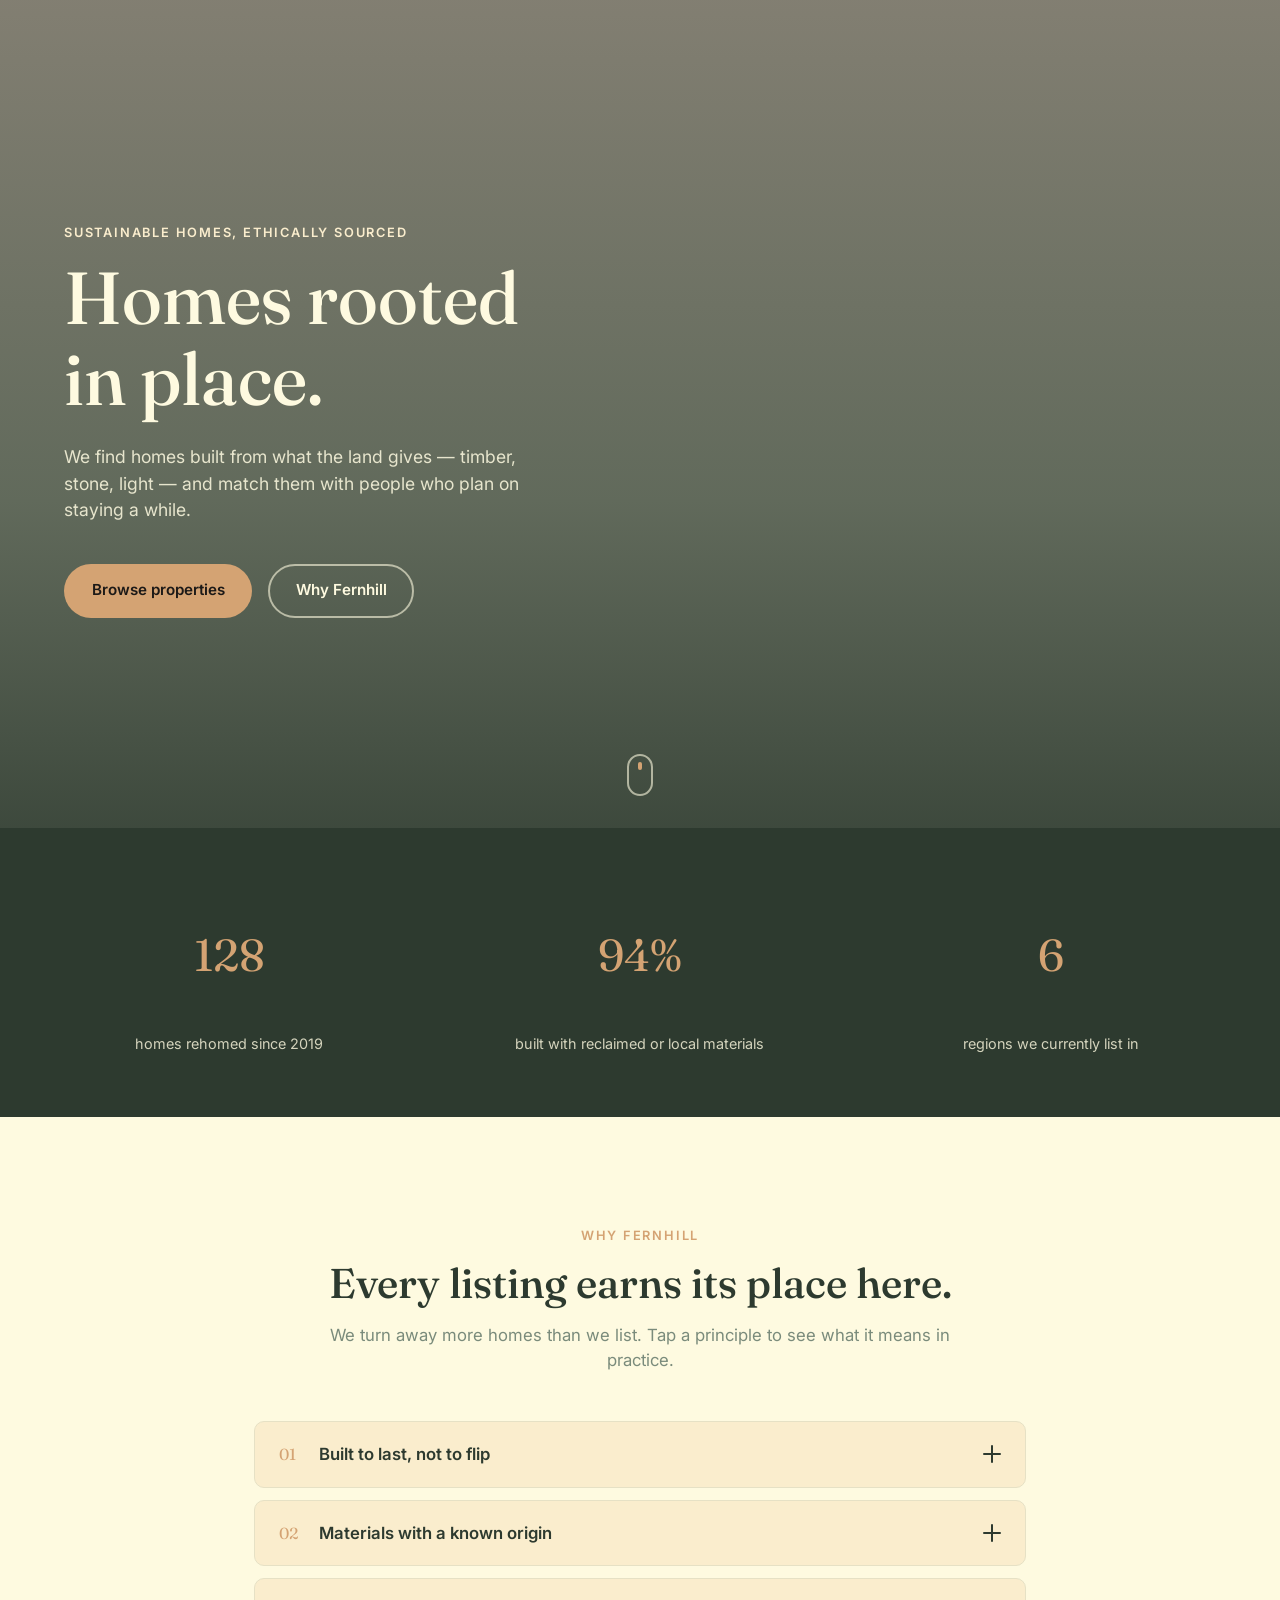
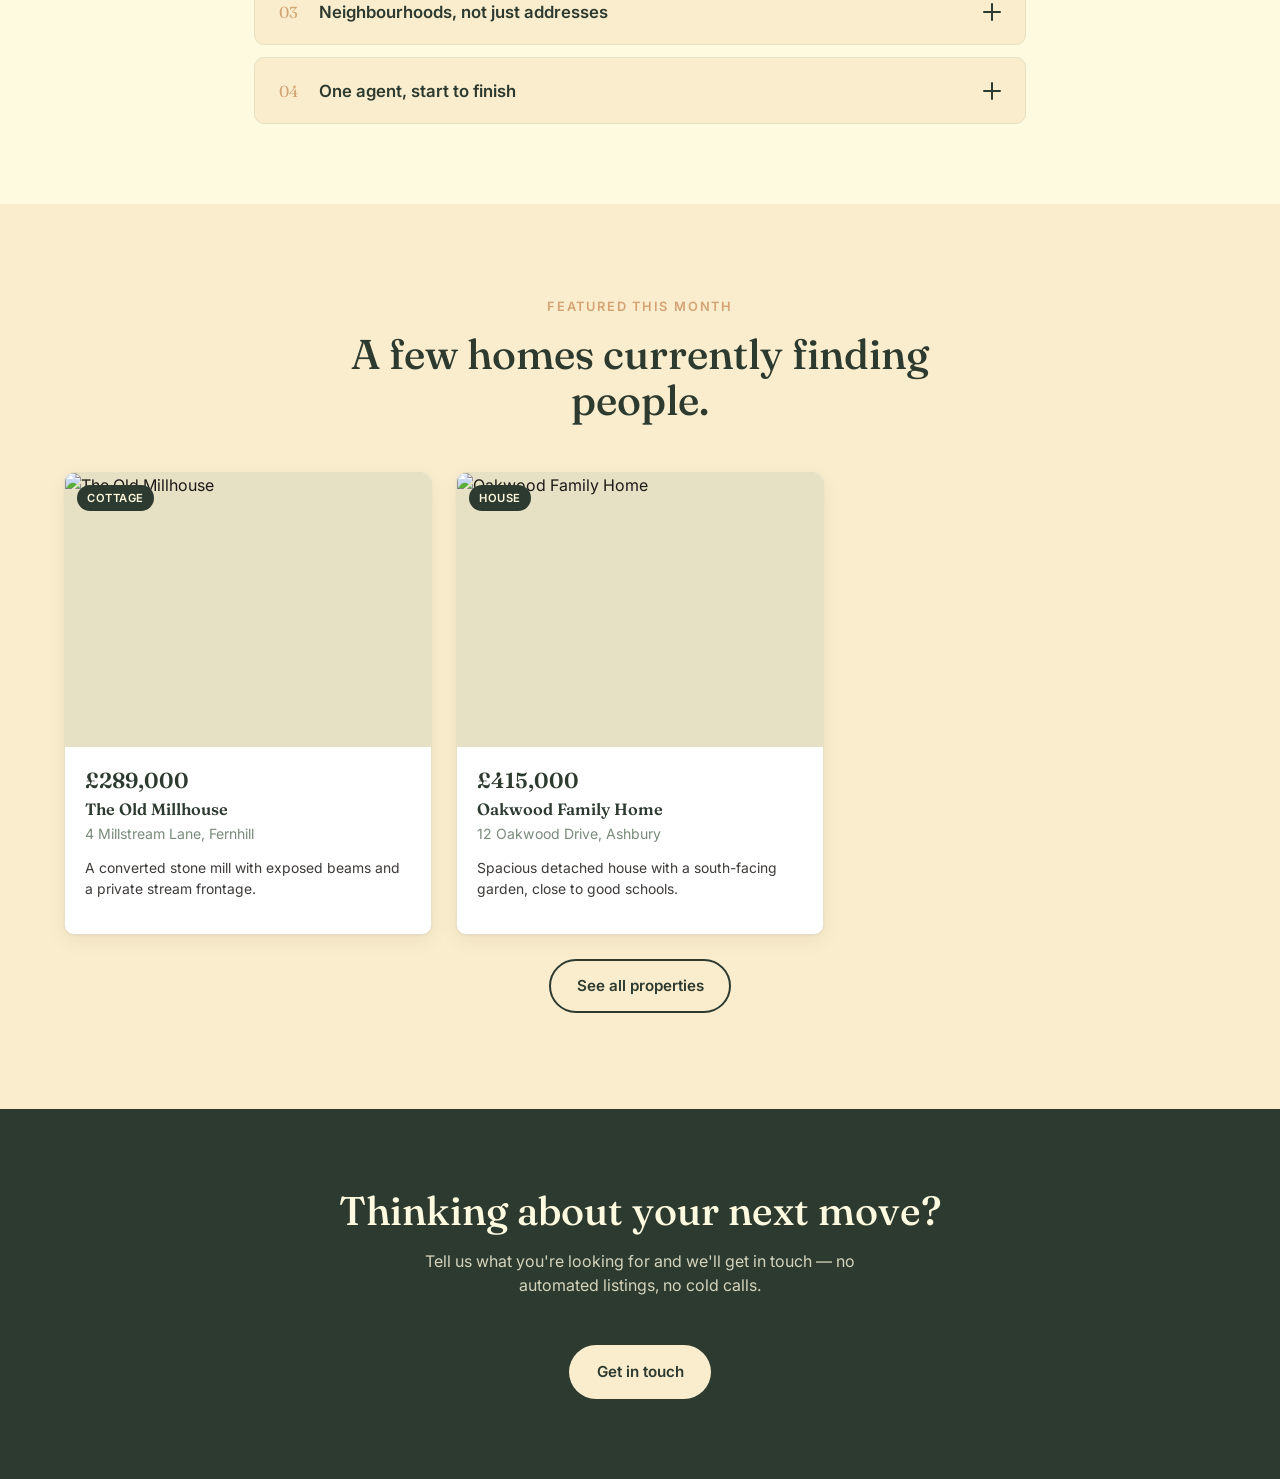
==== pages/index.html @ 48b3148d "Added favicon to all pages" ====
<!doctype html>
<html lang="en">
  <head>
    <meta charset="UTF-8" />
    <meta name="viewport" content="width=device-width, initial-scale=1.0" />
    <link rel="icon" href="../images/icon.svg" type="image/svg+xml">
    <link rel="icon" href="../images/favicon.ico" sizes="any">
    <link rel="apple-touch-icon" href="../images/apple-touch-icon.png">
    <title>Fernhill | Properties worth staying for</title>
    <meta name="description" content="Fernhill — sustainable, character-filled homes for people who want to put down roots." />

    <link rel="preconnect" href="https://fonts.googleapis.com" />
    <link
      href="https://fonts.googleapis.com/css2?family=Fraunces:opsz,wght@9..144,400;9..144,500;9..144,600&family=Inter:wght@400;500;600&display=swap"
      rel="stylesheet"
    />

    <link rel="stylesheet" href="../css/index.css" />
  </head>
  <body>

    <!-- <header class="site-header">
      <div class="wrap header-inner">
        <a href="#" class="logo">Fernhill<span class="logo-dot">.</span></a>
        <p class="tagline">Properties worth staying for</p>
      </div>
    </header> -->

    <main>
      <!-- ================= HERO ================= -->
      <section class="hero">
        <div class="hero-media" role="img" aria-label="A warm, sunlit timber-clad home surrounded by greenery"></div>
        <div class="hero-overlay"></div>

        <div class="hero-content">
          <p class="eyebrow">Sustainable homes, ethically sourced</p>
          <h1>Homes rooted<br /> in place.</h1>
          <p class="hero-sub">We find homes built from what the land gives — timber, stone, light — and match them with people who plan on staying a while.</p>
          <div class="hero-actions">
            <a href="properties.html" class="btn btn-ochre">Browse properties</a>
            <a href="#why" class="btn btn-outline">Why Fernhill</a>
          </div>
        </div>

        <a href="#why" class="scroll-cue" aria-label="Scroll to next section">
          <span></span>
        </a>
      </section>

      <!-- ================= STATS STRIP ================= -->
      <section class="stats-strip" aria-label="Fernhill at a glance">
        <div class="stat">
          <p class="stat-num">128</p>
          <p class="stat-label">homes rehomed since 2019</p>
        </div>
        <div class="stat">
          <p class="stat-num">94%</p>
          <p class="stat-label">built with reclaimed or local materials</p>
        </div>
        <div class="stat">
          <p class="stat-num">6</p>
          <p class="stat-label">regions we currently list in</p>
        </div>
      </section>

      <!-- ================= WHY FERNHILL (click-to-reveal) ================= -->
      <section class="why" id="why">
        <div class="section-head">
          <p class="eyebrow eyebrow-dark">Why Fernhill</p>
          <h2>Every listing earns its place here.</h2>
          <p class="section-sub">We turn away more homes than we list. Tap a principle to see what it means in practice.</p>
        </div>

        <div class="principles" id="principles">
          <article class="principle" data-open="false">
            <button class="principle-toggle" aria-expanded="false">
              <span class="principle-index">01</span>
              <span class="principle-title">Built to last, not to flip</span>
              <span class="principle-icon" aria-hidden="true"></span>
            </button>
            <div class="principle-panel">
              <p>We inspect the bones before the finish. Structural timber, foundation health and insulation are checked before a home ever gets photographed — long before it earns a listing page.</p>
            </div>
          </article>

          <article class="principle" data-open="false">
            <button class="principle-toggle" aria-expanded="false">
              <span class="principle-index">02</span>
              <span class="principle-title">Materials with a known origin</span>
              <span class="principle-icon" aria-hidden="true"></span>
            </button>
            <div class="principle-panel">
              <p>Reclaimed oak, local stone, low-VOC finishes. Where we can trace where a material came from, we tell you — in the listing, not in small print.</p>
            </div>
          </article>

          <article class="principle" data-open="false">
            <button class="principle-toggle" aria-expanded="false">
              <span class="principle-index">03</span>
              <span class="principle-title">Neighbourhoods, not just addresses</span>
              <span class="principle-icon" aria-hidden="true"></span>
            </button>
            <div class="principle-panel">
              <p>Every listing includes a short walk-through of what's nearby on foot — the baker, the allotments, the school run — written by someone who actually walked it.</p>
            </div>
          </article>

          <article class="principle" data-open="false">
            <button class="principle-toggle" aria-expanded="false">
              <span class="principle-index">04</span>
              <span class="principle-title">One agent, start to finish</span>
              <span class="principle-icon" aria-hidden="true"></span>
            </button>
            <div class="principle-panel">
              <p>No handoffs between viewing and completion. The person who shows you the home is the person who carries the paperwork home.</p>
            </div>
          </article>
        </div>
      </section>

      <!-- ================= FEATURED PROPERTIES ================= -->
      <section class="featured">
        <div class="section-head">
          <p class="eyebrow eyebrow-dark">Featured this month</p>
          <h2>A few homes currently finding people.</h2>
        </div>

        <div class="property-grid" id="featured-grid"></div>

        <div class="featured-cta">
          <a href="properties.html" class="btn btn-outline-dark">See all properties</a>
        </div>
      </section>

      <!-- ================= CTA BANNER ================= -->
      <section class="cta-banner">
        <h2>Thinking about your next move?</h2>
        <p>Tell us what you're looking for and we'll get in touch — no automated listings, no cold calls.</p>
        <a href="contact.html" class="btn btn-cream">Get in touch</a>
      </section>
    </main>

    <!-- <footer class="site-footer">
      ...footer markup pending Ryan's shared component...
    </footer> -->

    <script src="https://cdnjs.cloudflare.com/ajax/libs/jquery/3.7.1/jquery.min.js"></script>
    <script src="../js/index.js"></script>
  </body>
</html>
---- css/index.css ----
:root {
  --bg-main: #fefae0;
  --bg-surface: #ffffff;
  --text-main: #1c1917;
  --text-muted: #7a8b7b;
  --primary: #2d3a2f;
  --accent: #d4a373;
  --border: #e6e1c5;

  --font-display: "Fraunces", Georgia, serif;
  --font-body: "Inter", system-ui, sans-serif;

  --radius: 10px;
  --shadow: 0 1px 2px rgba(28, 25, 23, 0.04), 0 6px 20px rgba(28, 25, 23, 0.06);

  /* extra token this page needs that main.css doesn't define yet */
  --cream: #faedcd;
  --ease: cubic-bezier(0.22, 1, 0.36, 1);
}

* {
  box-sizing: border-box;
}

body {
  margin: 0;
  background: var(--bg-main);
  color: var(--text-main);
  font-family: var(--font-body);
  line-height: 1.5;
}

.wrap {
  max-width: 1100px;
  margin: 0 auto;
  padding: 0 24px;
}

h1, h2, h3 {
  font-family: var(--font-display);
  color: var(--primary);
  line-height: 1.1;
  margin: 0;
}

/* ---------- Header (shared pattern — currently commented out in the HTML
   until Ryan's nav component is ready to drop in) ---------- */
.site-header {
  background: var(--primary);
  color: var(--bg-main);
}

.header-inner {
  display: flex;
  align-items: baseline;
  justify-content: space-between;
  padding: 22px 24px;
}

.logo {
  font-family: var(--font-display);
  font-size: 1.6rem;
  font-weight: 600;
  color: var(--bg-main);
  text-decoration: none;
  letter-spacing: 0.01em;
}

.logo-dot {
  color: var(--accent);
}

.tagline {
  margin: 0;
  font-size: 0.85rem;
  color: var(--bg-main);
  opacity: 0.7;
  font-style: italic;
  font-family: var(--font-display);
}

/* ---------- Buttons ---------- */
.btn {
  display: inline-flex;
  align-items: center;
  gap: 0.5rem;
  padding: 0.85rem 1.6rem;
  border-radius: 999px;
  font-weight: 600;
  font-size: 0.95rem;
  border: 2px solid transparent;
  transition: transform 0.25s var(--ease), background-color 0.25s var(--ease), color 0.25s var(--ease), border-color 0.25s var(--ease);
  cursor: pointer;
  text-decoration: none;
}
.btn:hover { transform: translateY(-2px); }

.btn-ochre { background: var(--accent); color: var(--text-main); }
.btn-ochre:hover { background: #c69364; }

.btn-outline { border-color: rgba(254, 250, 224, 0.6); color: var(--bg-main); }
.btn-outline:hover { border-color: var(--bg-main); background: rgba(254, 250, 224, 0.08); }

.btn-outline-dark { border-color: var(--primary); color: var(--primary); }
.btn-outline-dark:hover { background: var(--primary); color: var(--bg-main); }

.btn-cream { background: var(--cream); color: var(--primary); }
.btn-cream:hover { background: var(--bg-main); }

.eyebrow {
  font-size: 0.8rem;
  font-weight: 600;
  letter-spacing: 0.14em;
  text-transform: uppercase;
  color: var(--cream);
  margin-bottom: 1rem;
}
.eyebrow-dark { color: var(--accent); }

/* ---------- Hero ---------- */
.hero {
  position: relative;
  min-height: 92vh;
  display: flex;
  align-items: center;
  overflow: hidden;
  color: var(--bg-main);
}

.hero-media {
  position: absolute;
  inset: 0;
  background-image: url("https://images.unsplash.com/photo-1449844908441-8829872d2607?auto=format&fit=crop&w=1600&q=80");
  background-size: cover;
  background-position: center;
}

.hero-overlay {
  position: absolute;
  inset: 0;
  background: linear-gradient(180deg, rgba(28, 25, 23, 0.55) 0%, rgba(45, 58, 47, 0.75) 60%, rgba(45, 58, 47, 0.92) 100%);
}

.hero-content {
  position: relative;
  max-width: 1200px;
  margin: 0 auto;
  padding: 0 1.5rem;
  width: 100%;
}

.hero-content h1 {
  font-size: clamp(2.6rem, 6vw, 4.6rem);
  color: var(--bg-main);
  font-weight: 500;
  max-width: 14ch;
}

.hero-sub {
  margin-top: 1.5rem;
  max-width: 42ch;
  font-size: 1.1rem;
  color: rgba(254, 250, 224, 0.85);
}

.hero-actions {
  display: flex;
  gap: 1rem;
  margin-top: 2.5rem;
  flex-wrap: wrap;
}

.scroll-cue {
  position: absolute;
  bottom: 2rem;
  left: 50%;
  transform: translateX(-50%);
  width: 26px;
  height: 42px;
  border: 2px solid rgba(254, 250, 224, 0.6);
  border-radius: 20px;
}
.scroll-cue span {
  position: absolute;
  top: 6px;
  left: 50%;
  transform: translateX(-50%);
  width: 4px;
  height: 8px;
  border-radius: 2px;
  background: var(--accent);
  animation: cueMove 1.8s ease-in-out infinite;
}
@keyframes cueMove {
  0% { top: 6px; opacity: 1; }
  70% { top: 20px; opacity: 0; }
  100% { top: 20px; opacity: 0; }
}

/* ---------- Stats strip ---------- */
.stats-strip {
  background: var(--primary);
  color: var(--bg-main);
  display: grid;
  grid-template-columns: repeat(3, 1fr);
  text-align: center;
  padding: 3rem 1.5rem;
}
.stat-num {
  font-family: var(--font-display);
  font-size: clamp(2rem, 4vw, 2.8rem);
  color: var(--accent);
}
.stat-label {
  margin-top: 0.4rem;
  font-size: 0.9rem;
  color: rgba(254, 250, 224, 0.8);
}

/* ---------- Section shell ---------- */
.section-head {
  max-width: 700px;
  margin: 0 auto 3rem;
  padding: 0 1.5rem;
  text-align: center;
}
.section-head h2 {
  font-size: clamp(1.9rem, 3.4vw, 2.6rem);
  font-weight: 500;
  margin-top: 0.5rem;
}
.section-sub {
  margin-top: 1rem;
  color: var(--text-muted);
  font-size: 1.05rem;
}

.why {
  padding: 6rem 0 5rem;
  background: var(--bg-main);
}

/* ---------- Principles (click-to-reveal accordion) ---------- */
.principles {
  max-width: 820px;
  margin: 0 auto;
  padding: 0 1.5rem;
  display: flex;
  flex-direction: column;
  gap: 0.75rem;
}

.principle {
  background: var(--cream);
  border-radius: var(--radius);
  overflow: hidden;
  border: 1px solid var(--border);
}

.principle-toggle {
  width: 100%;
  display: flex;
  align-items: center;
  gap: 1.25rem;
  padding: 1.4rem 1.5rem;
  background: none;
  border: none;
  text-align: left;
  cursor: pointer;
  font-family: inherit;
}

.principle-index {
  font-family: var(--font-display);
  font-size: 1rem;
  color: var(--accent);
  min-width: 2ch;
}

.principle-title {
  flex: 1;
  font-weight: 600;
  font-size: 1.05rem;
  color: var(--primary);
}

.principle-icon {
  position: relative;
  width: 18px;
  height: 18px;
  flex-shrink: 0;
}
.principle-icon::before,
.principle-icon::after {
  content: "";
  position: absolute;
  background: var(--primary);
  border-radius: 2px;
  transition: transform 0.3s var(--ease);
}
.principle-icon::before { top: 8px; left: 0; width: 18px; height: 2px; }
.principle-icon::after { top: 0; left: 8px; width: 2px; height: 18px; }

.principle[data-open="true"] .principle-icon::after { transform: rotate(90deg); }
.principle[data-open="true"] .principle-toggle { padding-bottom: 0.6rem; }

.principle-panel {
  max-height: 0;
  overflow: hidden;
  transition: max-height 0.4s var(--ease), padding 0.4s var(--ease);
  padding: 0 1.5rem;
}
.principle-panel p {
  padding-bottom: 1.5rem;
  color: var(--text-main);
  max-width: 60ch;
}
.principle[data-open="true"] .principle-panel {
  max-height: 200px;
}

/* ---------- Featured properties (reuses Carter's card-* pattern
   from properties.css so both pages' cards match) ---------- */
.featured {
  padding: 5rem 0 6rem;
  background: var(--cream);
}

.property-grid {
  max-width: 1200px;
  margin: 0 auto;
  padding: 0 1.5rem;
  display: grid;
  grid-template-columns: repeat(auto-fill, minmax(280px, 1fr));
  gap: 24px;
  padding-bottom: 56px;
}

.property-card {
  background: var(--bg-surface);
  border: 1px solid var(--border);
  border-radius: var(--radius);
  overflow: hidden;
  box-shadow: var(--shadow);
  display: flex;
  flex-direction: column;
  transition: transform 0.15s ease, box-shadow 0.15s ease;
}
.property-card:hover {
  transform: translateY(-3px);
  box-shadow: 0 4px 6px rgba(28, 25, 23, 0.06), 0 12px 28px rgba(28, 25, 23, 0.09);
}

.card-image-wrap {
  position: relative;
  aspect-ratio: 4 / 3;
  background: var(--border);
}
.card-image-wrap img {
  width: 100%;
  height: 100%;
  object-fit: cover;
  display: block;
}

.card-type-tag {
  position: absolute;
  top: 12px;
  left: 12px;
  background: var(--primary);
  color: var(--bg-main);
  font-size: 0.7rem;
  font-weight: 600;
  text-transform: uppercase;
  letter-spacing: 0.05em;
  padding: 5px 10px;
  border-radius: 999px;
}

.card-body {
  padding: 18px 20px 20px;
  display: flex;
  flex-direction: column;
  flex: 1;
}

.card-price {
  font-family: var(--font-display);
  font-size: 1.35rem;
  font-weight: 600;
  color: var(--primary);
  margin: 0 0 4px;
}

.card-title {
  margin: 0 0 4px;
  font-size: 1.02rem;
  font-weight: 600;
}

.card-address {
  margin: 0 0 14px;
  color: var(--text-muted);
  font-size: 0.88rem;
}

.card-description {
  font-size: 0.87rem;
  color: var(--text-main);
  opacity: 0.85;
  margin: 0 0 14px;
}

.featured-cta {
  text-align: center;
  margin-top: -2rem;
}

/* ---------- CTA banner ---------- */
.cta-banner {
  background: var(--primary);
  color: var(--bg-main);
  text-align: center;
  padding: 5rem 1.5rem;
}
.cta-banner h2 {
  color: var(--bg-main);
  font-size: clamp(1.8rem, 3.4vw, 2.5rem);
  font-weight: 500;
}
.cta-banner p {
  margin-top: 1rem;
  color: rgba(254, 250, 224, 0.8);
  max-width: 46ch;
  margin-left: auto;
  margin-right: auto;
}
.cta-banner .btn { margin-top: 2rem; }

/* ---------- Footer (shared pattern, currently commented out
   in the HTML until Ryan's nav/footer component is ready) ---------- */
.site-footer {
  background: var(--primary);
  color: var(--bg-main);
  opacity: 0.85;
  padding: 20px 0;
  margin-top: 40px;
}
.site-footer p {
  margin: 0;
  font-size: 0.8rem;
}

/* ---------- Reveal-on-scroll utility (see js/index.js) ---------- */
.reveal {
  opacity: 0;
  transform: translateY(24px);
  transition: opacity 0.7s var(--ease), transform 0.7s var(--ease);
}
.reveal.is-visible { opacity: 1; transform: translateY(0); }

/* ---------- add responsiveness for small screens ---------- */
@media (max-width: 640px) {
  .header-inner {
    flex-direction: column;
    align-items: flex-start;
    gap: 4px;
  }
  .stats-strip {
    grid-template-columns: 1fr;
    gap: 2rem;
  }
}

@media (max-width: 480px) {
  .hero-actions { flex-direction: column; align-items: flex-start; }
}

@media (prefers-reduced-motion: reduce) {
  *, *::before, *::after {
    animation-duration: 0.001ms !important;
    animation-iteration-count: 1 !important;
    transition-duration: 0.001ms !important;
  }
}
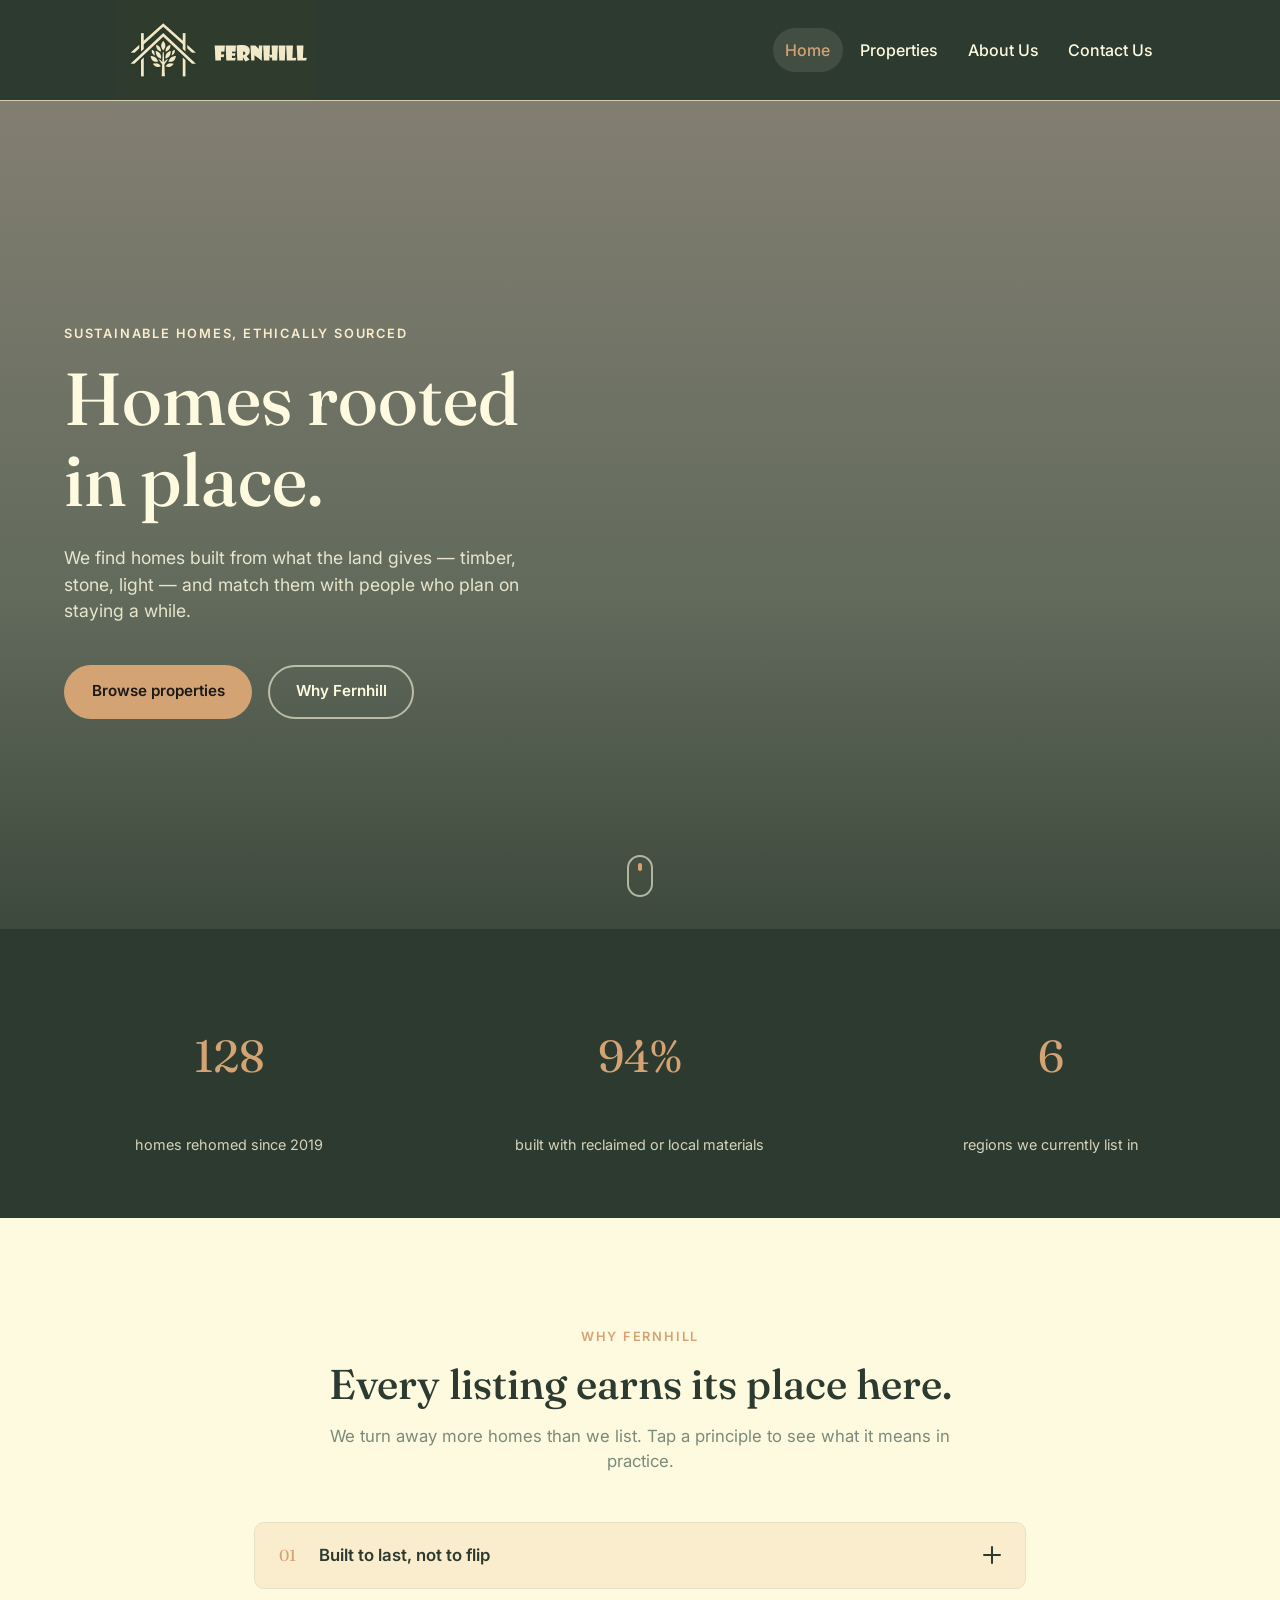
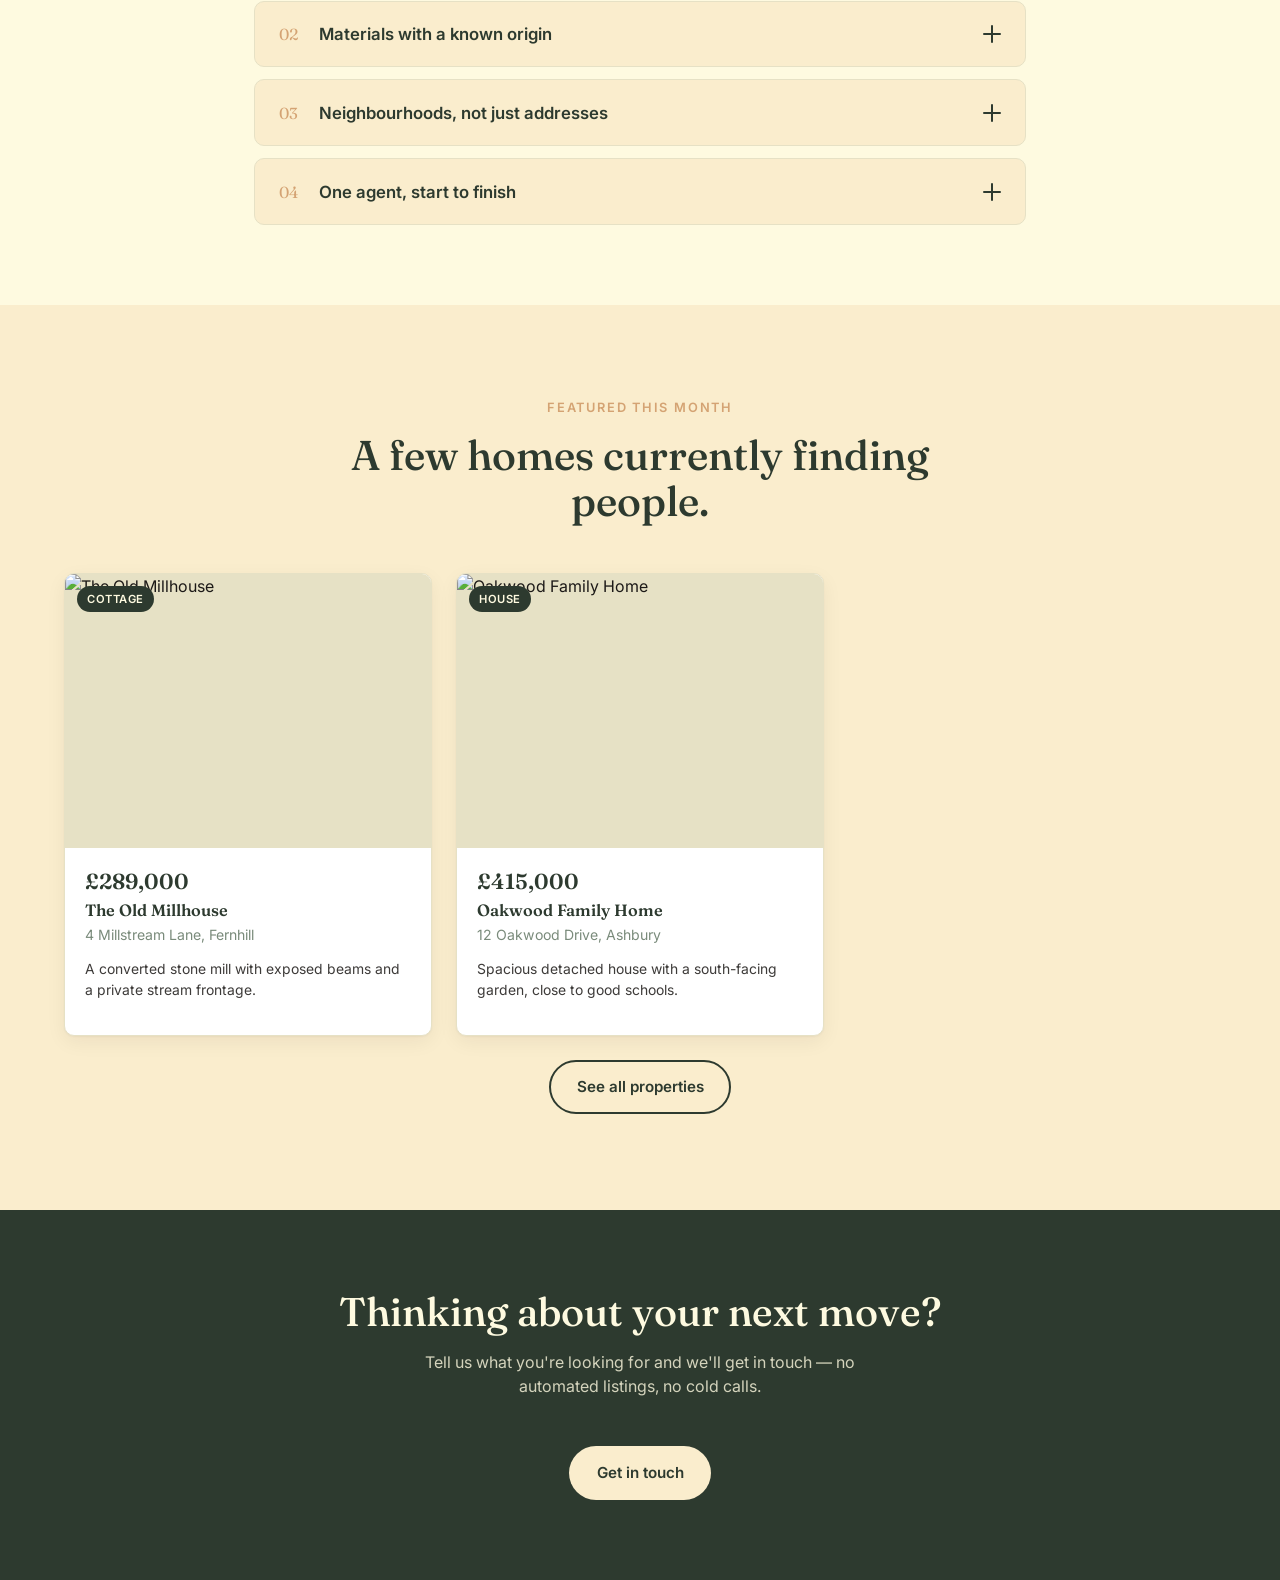
==== commit 4181149a: "initial commit" ====
--- a/pages/index.html
+++ b/pages/index.html
@@ -16,15 +16,26 @@
     />
 
     <link rel="stylesheet" href="../css/index.css" />
+    <link rel="stylesheet" href="../css/navbar.css" />
   </head>
   <body>
-
-    <!-- <header class="site-header">
-      <div class="wrap header-inner">
-        <a href="#" class="logo">Fernhill<span class="logo-dot">.</span></a>
-        <p class="tagline">Properties worth staying for</p>
+    <header class="site-nav">
+      <div class="wrap nav-inner">
+        <a class="nav-logo" href="index.html" aria-label="Go to homepage">
+          <img src="../images/website_logo.png" alt="Fernhill logo" />
+        </a>
+        <button class="nav-toggle" aria-expanded="false" aria-controls="primary-nav">
+          <span class="sr-only">Toggle navigation</span>
+          <span class="nav-toggle-icon" aria-hidden="true"></span>
+        </button>
+        <nav id="primary-nav" class="nav-links" aria-label="Primary">
+          <a href="index.html">Home</a>
+          <a href="properties.html">Properties</a>
+          <a href="AboutUs.html">About Us</a>
+          <a href="ContactPage.html">Contact Us</a>
+        </nav>
       </div>
-    </header> -->
+    </header>
 
     <main>
       <!-- ================= HERO ================= -->
@@ -144,7 +155,8 @@
       ...footer markup pending Ryan's shared component...
     </footer> -->
 
-    <script src="https://cdnjs.cloudflare.com/ajax/libs/jquery/3.7.1/jquery.min.js"></script>
+    <script src="https://code.jquery.com/jquery-3.7.1.min.js"></script>
+    <script src="../js/nav.js"></script>
     <script src="../js/index.js"></script>
   </body>
 </html>
--- a/css/navbar.css
+++ b/css/navbar.css
@@ -0,0 +1,174 @@
+.site-nav {
+  position: relative;
+  z-index: 1000;
+  background: var(--primary);
+  color: var(--bg-main);
+  border-bottom: 1px solid color-mix(in srgb, var(--border), black 8%);
+}
+
+.site-nav .wrap {
+  max-width: 1100px;
+  margin: 0 auto;
+  padding: 0 24px;
+}
+
+.nav-inner {
+  display: flex;
+  align-items: center;
+  justify-content: space-between;
+  gap: 1rem;
+  min-height: 68px;
+}
+
+.nav-logo {
+  display: inline-flex;
+  align-items: center;
+  text-decoration: none;
+  color: var(--bg-main);
+}
+
+.nav-logo img {
+  width: 200px;
+  height: 100px;
+  object-fit: contain;
+}
+
+.nav-logo:focus-visible,
+.nav-links a:focus-visible,
+.nav-toggle:focus-visible {
+  outline: 2px solid var(--accent);
+  outline-offset: 2px;
+}
+
+.nav-links {
+  display: flex;
+  align-items: center;
+  gap: 0.25rem;
+}
+
+.nav-links a {
+  display: inline-flex;
+  align-items: center;
+  min-height: 44px;
+  padding: 0.4rem 0.8rem;
+  border-radius: 999px;
+  color: var(--bg-main);
+  text-decoration: none;
+  font-weight: 500;
+  transition: color 0.2s ease, background-color 0.2s ease;
+}
+
+.nav-links a:hover,
+.nav-links a[aria-current="page"] {
+  color: var(--accent);
+  background: rgba(254, 250, 224, 0.1);
+}
+
+.nav-toggle {
+  display: none;
+  width: 44px;
+  height: 44px;
+  border: 1px solid rgba(254, 250, 224, 0.45);
+  border-radius: 10px;
+  background: transparent;
+  color: var(--bg-main);
+  cursor: pointer;
+}
+
+.nav-toggle-icon {
+  position: relative;
+  display: block;
+  width: 20px;
+  height: 2px;
+  margin: 0 auto;
+  background: currentColor;
+  transition: background-color 0.2s ease;
+}
+
+.nav-toggle-icon::before,
+.nav-toggle-icon::after {
+  content: "";
+  position: absolute;
+  left: 0;
+  width: 20px;
+  height: 2px;
+  background: currentColor;
+  transition: transform 0.2s ease;
+}
+
+.nav-toggle-icon::before {
+  transform: translateY(-6px);
+}
+
+.nav-toggle-icon::after {
+  transform: translateY(6px);
+}
+
+.site-nav.is-open .nav-toggle-icon {
+  background: transparent;
+}
+
+.site-nav.is-open .nav-toggle-icon::before {
+  transform: rotate(45deg);
+}
+
+.site-nav.is-open .nav-toggle-icon::after {
+  transform: rotate(-45deg);
+}
+
+.sr-only {
+  position: absolute;
+  width: 1px;
+  height: 1px;
+  padding: 0;
+  margin: -1px;
+  overflow: hidden;
+  clip: rect(0, 0, 0, 0);
+  white-space: nowrap;
+  border: 0;
+}
+
+@media (max-width: 768px) {
+  .nav-toggle {
+    display: inline-flex;
+    align-items: center;
+    justify-content: center;
+  }
+
+  .nav-links {
+    position: absolute;
+    z-index: 1001;
+    top: 100%;
+    left: 0;
+    right: 0;
+    display: none;
+    flex-direction: column;
+    align-items: stretch;
+    gap: 0;
+    padding: 0.5rem 1rem 0.8rem;
+    background: var(--primary);
+    border-bottom: 1px solid color-mix(in srgb, var(--border), black 8%);
+  }
+
+  .site-nav.is-open .nav-links {
+    display: flex;
+  }
+
+  .site-nav .wrap {
+    position: relative;
+  }
+
+  .nav-links a {
+    border-radius: 10px;
+    padding: 0.75rem 0.9rem;
+  }
+}
+
+@media (prefers-reduced-motion: reduce) {
+  .nav-links a,
+  .nav-toggle-icon,
+  .nav-toggle-icon::before,
+  .nav-toggle-icon::after {
+    transition: none;
+  }
+}
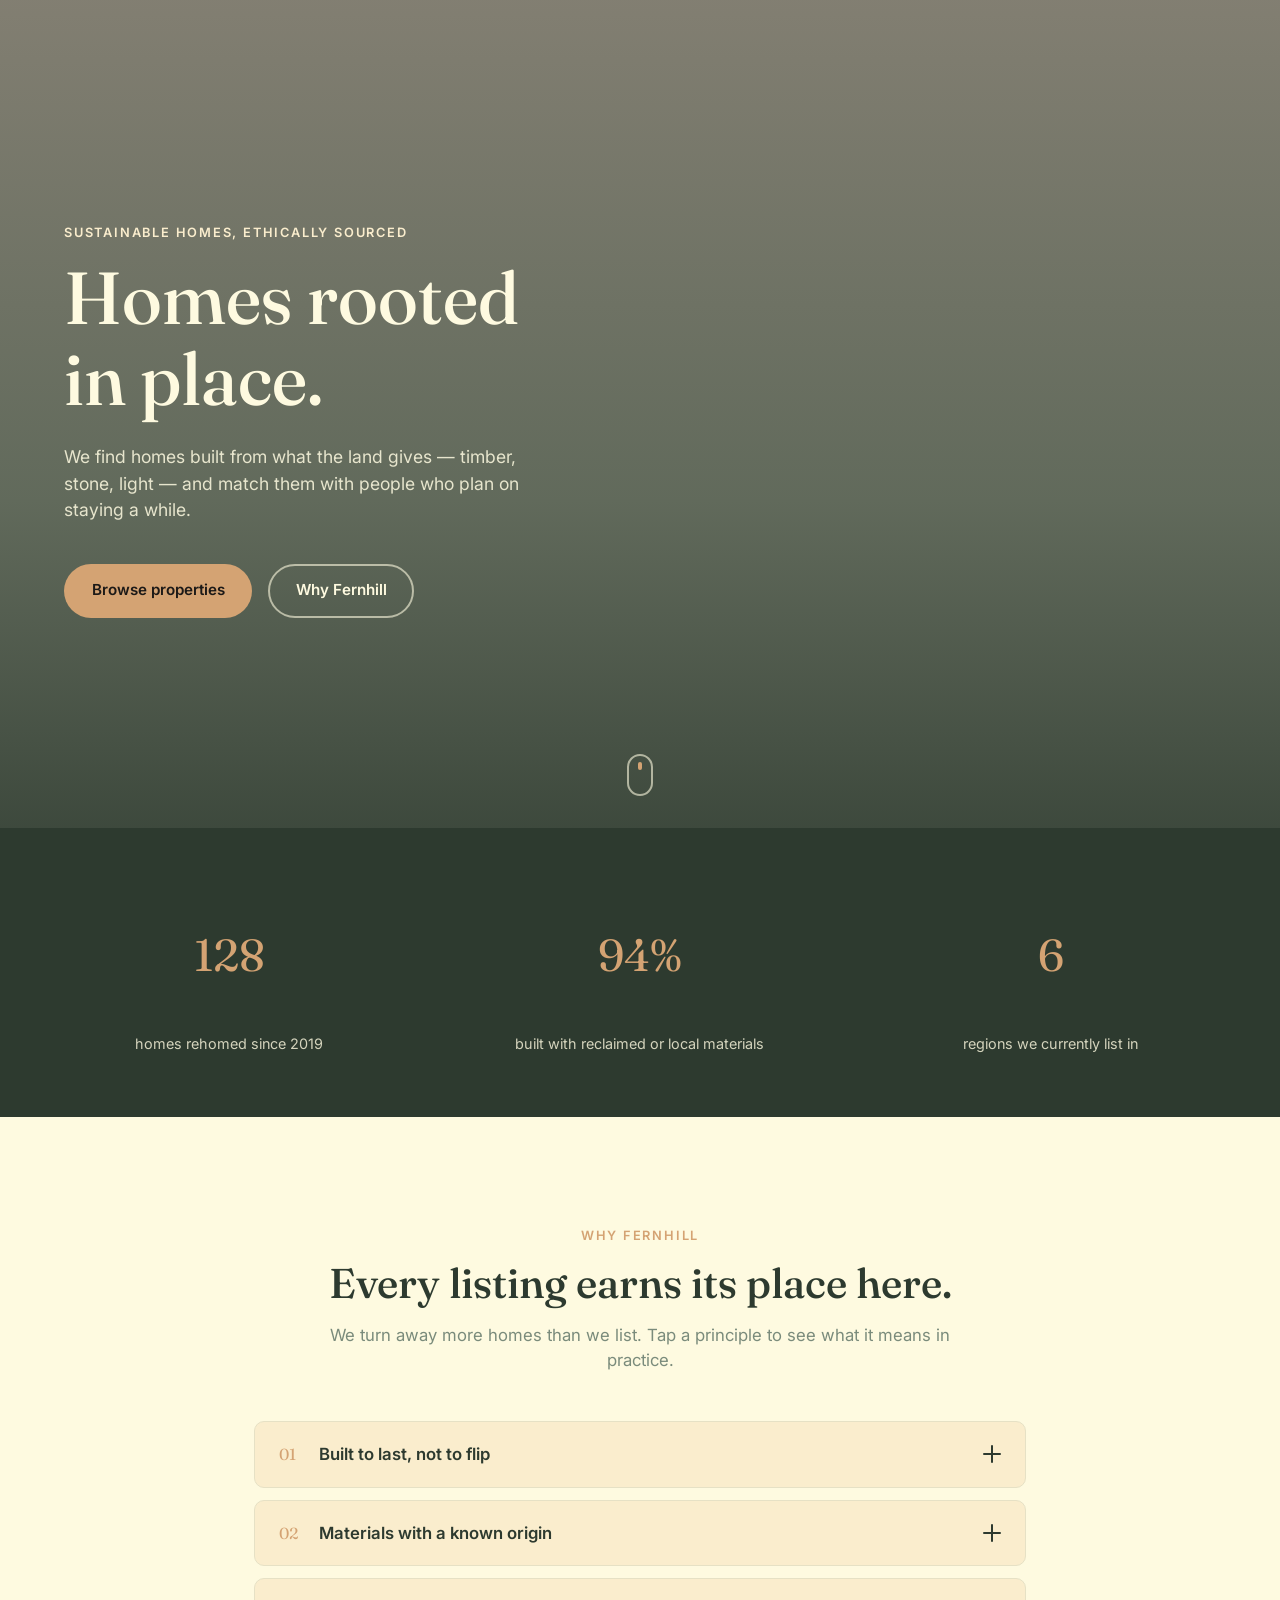
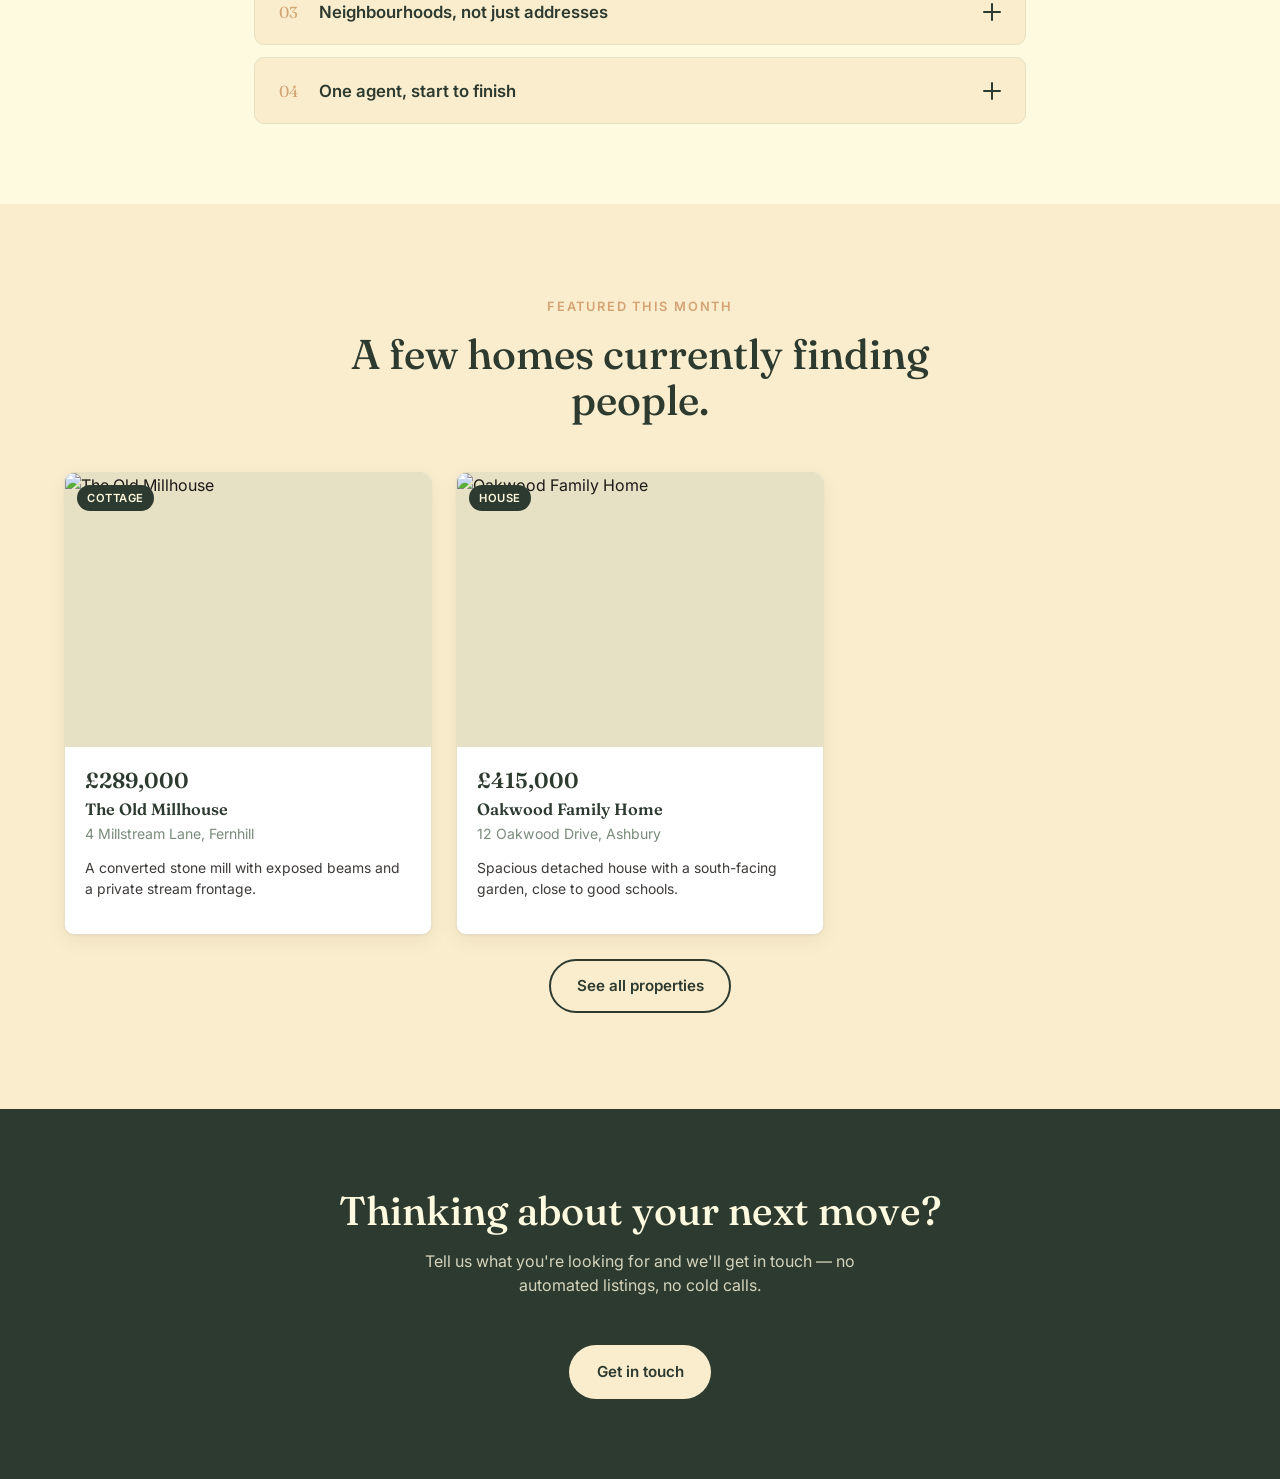
==== commit e60c4fbf: "Apply small site consistency tweaks" ====
--- a/pages/index.html
+++ b/pages/index.html
@@ -16,26 +16,8 @@
     />
 
     <link rel="stylesheet" href="../css/index.css" />
-    <link rel="stylesheet" href="../css/navbar.css" />
   </head>
   <body>
-    <header class="site-nav">
-      <div class="wrap nav-inner">
-        <a class="nav-logo" href="index.html" aria-label="Go to homepage">
-          <img src="../images/website_logo.png" alt="Fernhill logo" />
-        </a>
-        <button class="nav-toggle" aria-expanded="false" aria-controls="primary-nav">
-          <span class="sr-only">Toggle navigation</span>
-          <span class="nav-toggle-icon" aria-hidden="true"></span>
-        </button>
-        <nav id="primary-nav" class="nav-links" aria-label="Primary">
-          <a href="index.html">Home</a>
-          <a href="properties.html">Properties</a>
-          <a href="AboutUs.html">About Us</a>
-          <a href="ContactPage.html">Contact Us</a>
-        </nav>
-      </div>
-    </header>
 
     <main>
       <!-- ================= HERO ================= -->
@@ -147,16 +129,11 @@
       <section class="cta-banner">
         <h2>Thinking about your next move?</h2>
         <p>Tell us what you're looking for and we'll get in touch — no automated listings, no cold calls.</p>
-        <a href="contact.html" class="btn btn-cream">Get in touch</a>
+        <a href="ContactPage.html" class="btn btn-cream">Get in touch</a>
       </section>
     </main>
 
-    <!-- <footer class="site-footer">
-      ...footer markup pending Ryan's shared component...
-    </footer> -->
-
-    <script src="https://code.jquery.com/jquery-3.7.1.min.js"></script>
-    <script src="../js/nav.js"></script>
+    <script src="https://cdnjs.cloudflare.com/ajax/libs/jquery/3.7.1/jquery.min.js"></script>
     <script src="../js/index.js"></script>
   </body>
 </html>
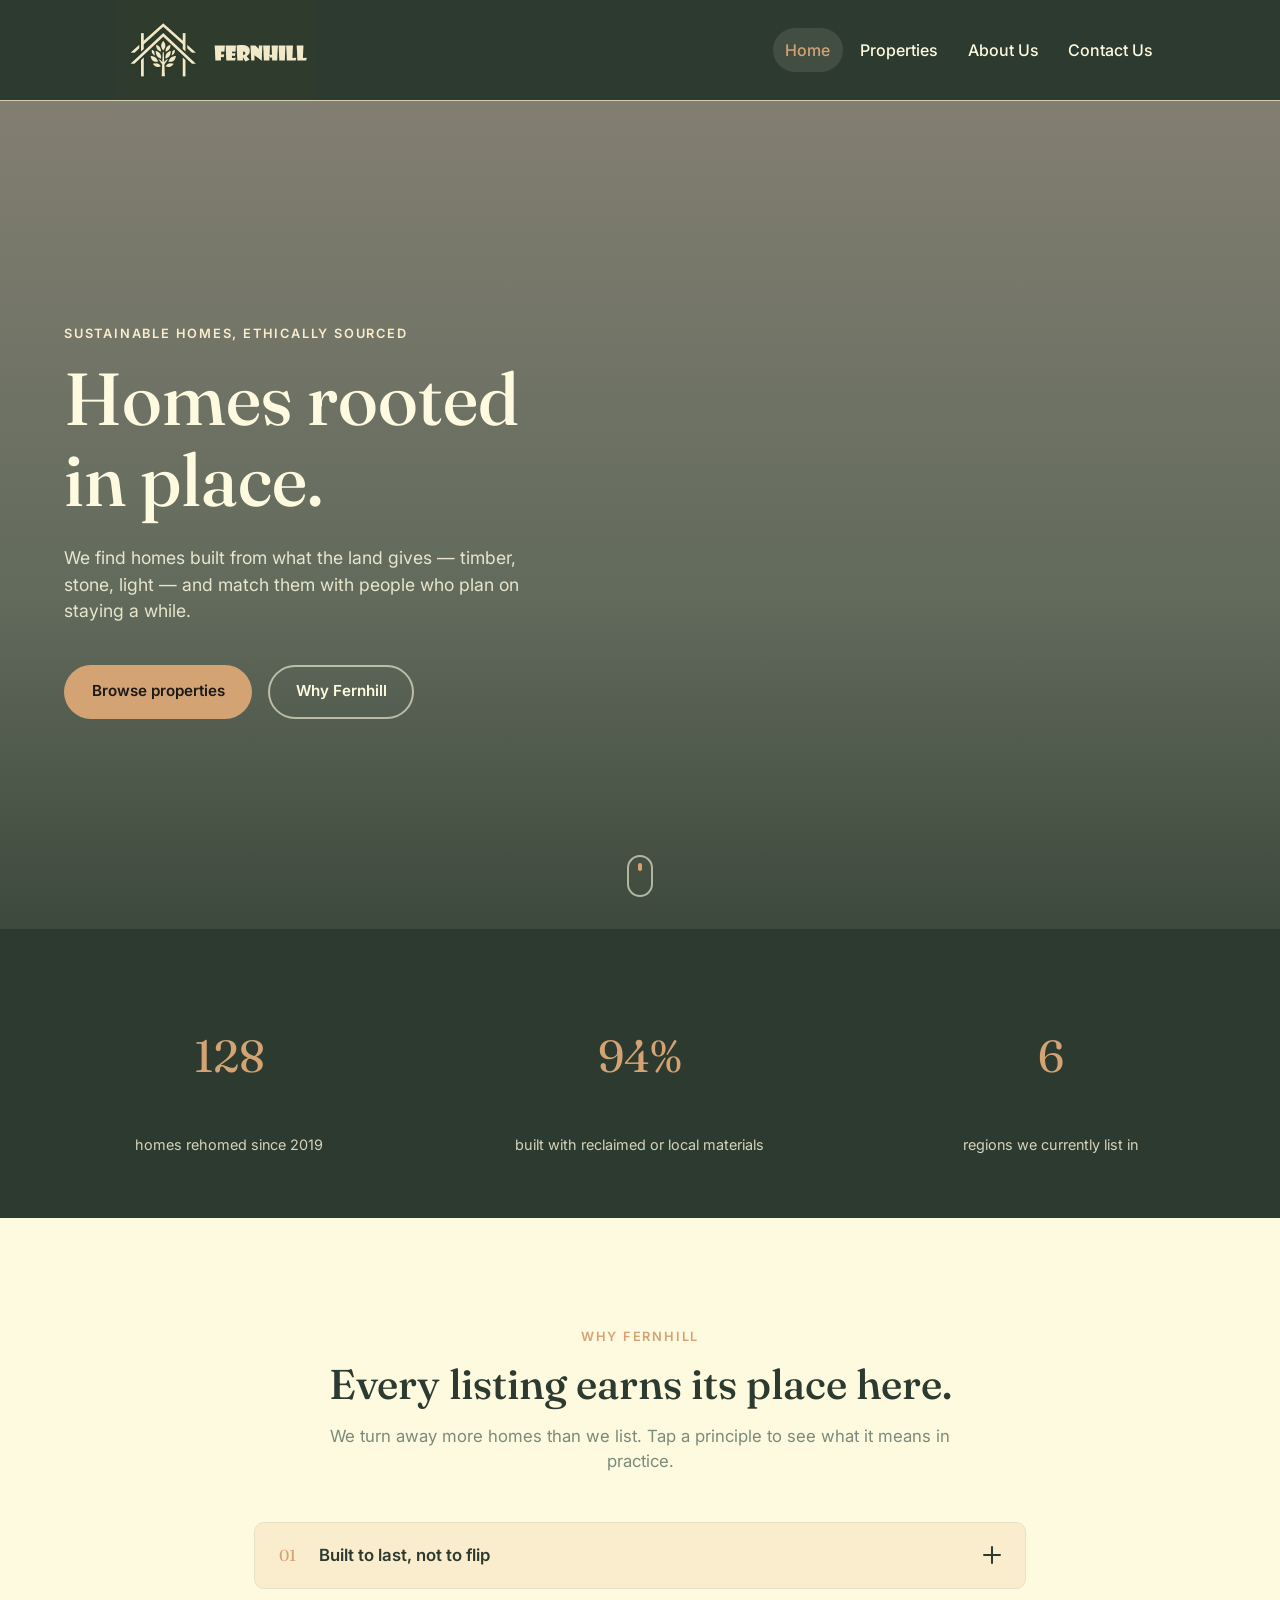
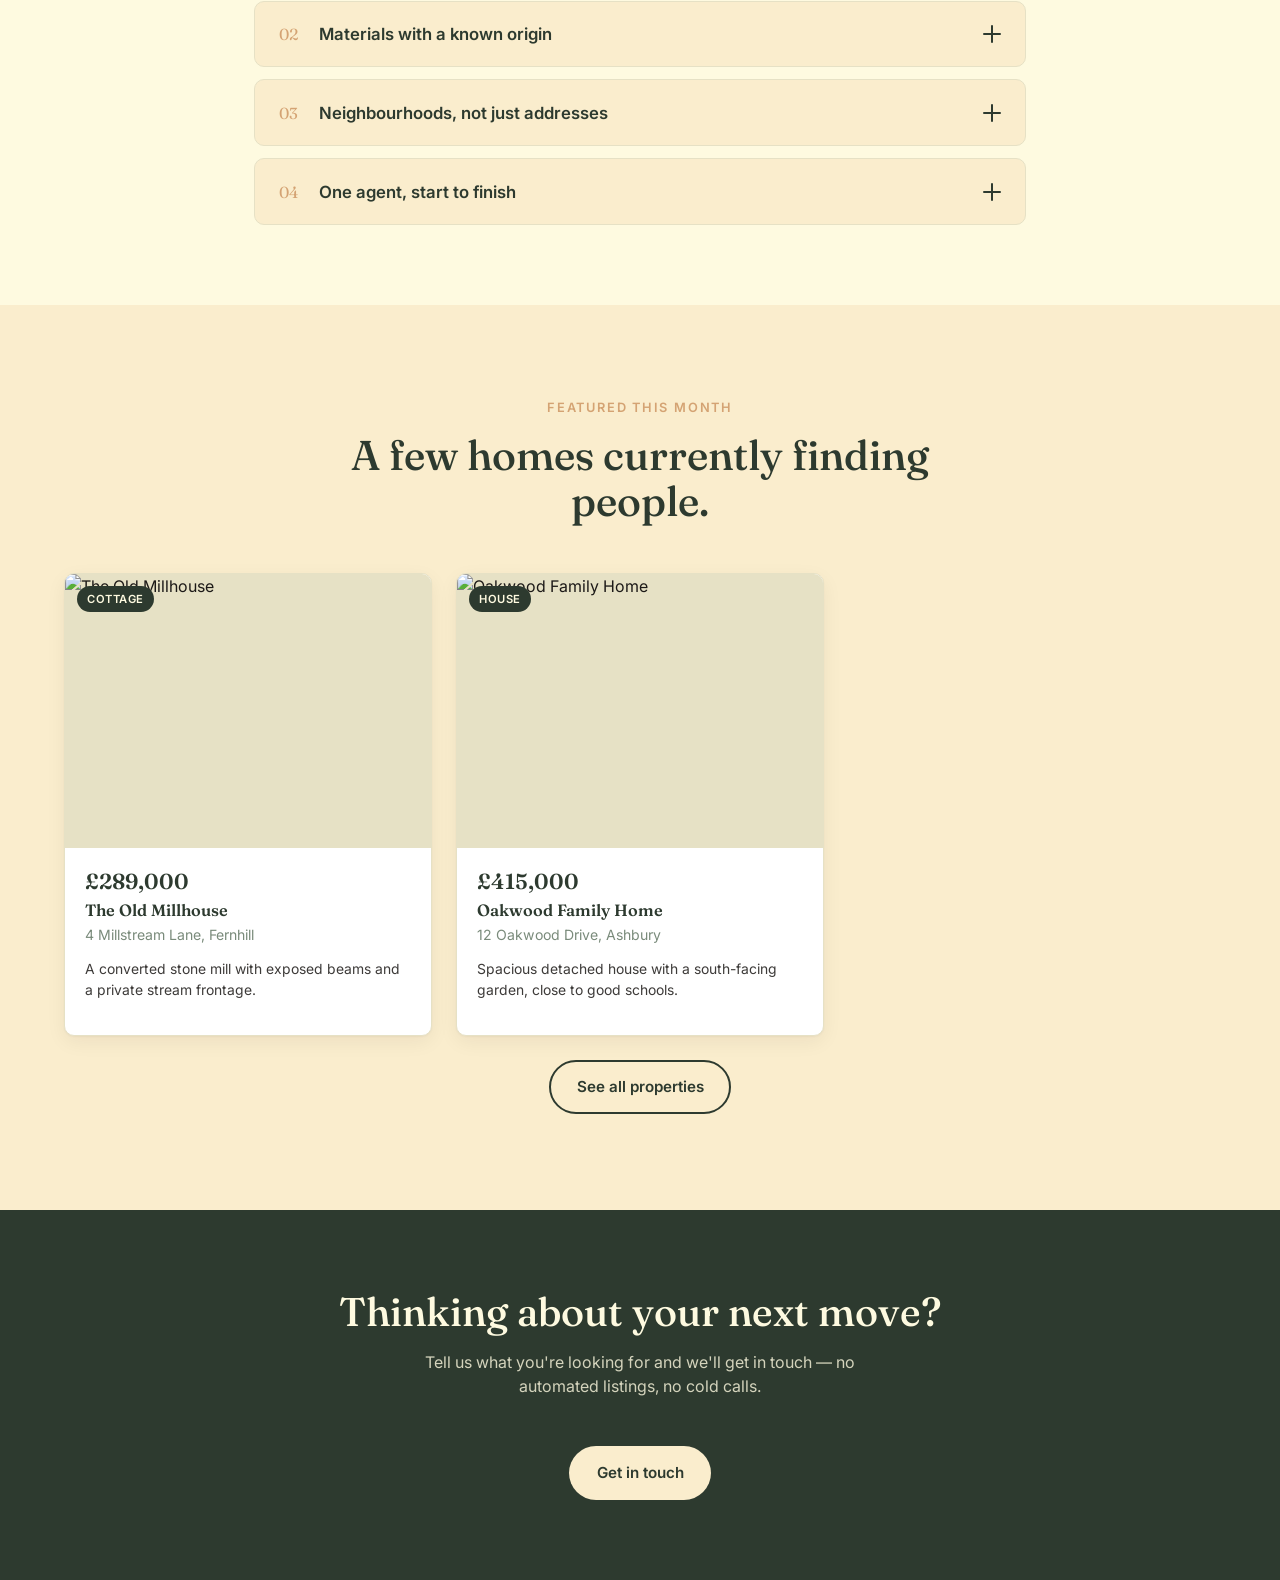
==== commit 17b3b22a: "initial commit (#12)" ====
--- a/pages/index.html
+++ b/pages/index.html
@@ -16,8 +16,26 @@
     />
 
     <link rel="stylesheet" href="../css/index.css" />
+    <link rel="stylesheet" href="../css/navbar.css" />
   </head>
   <body>
+    <header class="site-nav">
+      <div class="wrap nav-inner">
+        <a class="nav-logo" href="index.html" aria-label="Go to homepage">
+          <img src="../images/website_logo.png" alt="Fernhill logo" />
+        </a>
+        <button class="nav-toggle" aria-expanded="false" aria-controls="primary-nav">
+          <span class="sr-only">Toggle navigation</span>
+          <span class="nav-toggle-icon" aria-hidden="true"></span>
+        </button>
+        <nav id="primary-nav" class="nav-links" aria-label="Primary">
+          <a href="index.html">Home</a>
+          <a href="properties.html">Properties</a>
+          <a href="AboutUs.html">About Us</a>
+          <a href="ContactPage.html">Contact Us</a>
+        </nav>
+      </div>
+    </header>
 
     <main>
       <!-- ================= HERO ================= -->
@@ -129,11 +147,16 @@
       <section class="cta-banner">
         <h2>Thinking about your next move?</h2>
         <p>Tell us what you're looking for and we'll get in touch — no automated listings, no cold calls.</p>
-        <a href="ContactPage.html" class="btn btn-cream">Get in touch</a>
+        <a href="contact.html" class="btn btn-cream">Get in touch</a>
       </section>
     </main>
 
-    <script src="https://cdnjs.cloudflare.com/ajax/libs/jquery/3.7.1/jquery.min.js"></script>
+    <!-- <footer class="site-footer">
+      ...footer markup pending Ryan's shared component...
+    </footer> -->
+
+    <script src="https://code.jquery.com/jquery-3.7.1.min.js"></script>
+    <script src="../js/nav.js"></script>
     <script src="../js/index.js"></script>
   </body>
 </html>
--- a/css/navbar.css
+++ b/css/navbar.css
@@ -0,0 +1,174 @@
+.site-nav {
+  position: relative;
+  z-index: 1000;
+  background: var(--primary);
+  color: var(--bg-main);
+  border-bottom: 1px solid color-mix(in srgb, var(--border), black 8%);
+}
+
+.site-nav .wrap {
+  max-width: 1100px;
+  margin: 0 auto;
+  padding: 0 24px;
+}
+
+.nav-inner {
+  display: flex;
+  align-items: center;
+  justify-content: space-between;
+  gap: 1rem;
+  min-height: 68px;
+}
+
+.nav-logo {
+  display: inline-flex;
+  align-items: center;
+  text-decoration: none;
+  color: var(--bg-main);
+}
+
+.nav-logo img {
+  width: 200px;
+  height: 100px;
+  object-fit: contain;
+}
+
+.nav-logo:focus-visible,
+.nav-links a:focus-visible,
+.nav-toggle:focus-visible {
+  outline: 2px solid var(--accent);
+  outline-offset: 2px;
+}
+
+.nav-links {
+  display: flex;
+  align-items: center;
+  gap: 0.25rem;
+}
+
+.nav-links a {
+  display: inline-flex;
+  align-items: center;
+  min-height: 44px;
+  padding: 0.4rem 0.8rem;
+  border-radius: 999px;
+  color: var(--bg-main);
+  text-decoration: none;
+  font-weight: 500;
+  transition: color 0.2s ease, background-color 0.2s ease;
+}
+
+.nav-links a:hover,
+.nav-links a[aria-current="page"] {
+  color: var(--accent);
+  background: rgba(254, 250, 224, 0.1);
+}
+
+.nav-toggle {
+  display: none;
+  width: 44px;
+  height: 44px;
+  border: 1px solid rgba(254, 250, 224, 0.45);
+  border-radius: 10px;
+  background: transparent;
+  color: var(--bg-main);
+  cursor: pointer;
+}
+
+.nav-toggle-icon {
+  position: relative;
+  display: block;
+  width: 20px;
+  height: 2px;
+  margin: 0 auto;
+  background: currentColor;
+  transition: background-color 0.2s ease;
+}
+
+.nav-toggle-icon::before,
+.nav-toggle-icon::after {
+  content: "";
+  position: absolute;
+  left: 0;
+  width: 20px;
+  height: 2px;
+  background: currentColor;
+  transition: transform 0.2s ease;
+}
+
+.nav-toggle-icon::before {
+  transform: translateY(-6px);
+}
+
+.nav-toggle-icon::after {
+  transform: translateY(6px);
+}
+
+.site-nav.is-open .nav-toggle-icon {
+  background: transparent;
+}
+
+.site-nav.is-open .nav-toggle-icon::before {
+  transform: rotate(45deg);
+}
+
+.site-nav.is-open .nav-toggle-icon::after {
+  transform: rotate(-45deg);
+}
+
+.sr-only {
+  position: absolute;
+  width: 1px;
+  height: 1px;
+  padding: 0;
+  margin: -1px;
+  overflow: hidden;
+  clip: rect(0, 0, 0, 0);
+  white-space: nowrap;
+  border: 0;
+}
+
+@media (max-width: 768px) {
+  .nav-toggle {
+    display: inline-flex;
+    align-items: center;
+    justify-content: center;
+  }
+
+  .nav-links {
+    position: absolute;
+    z-index: 1001;
+    top: 100%;
+    left: 0;
+    right: 0;
+    display: none;
+    flex-direction: column;
+    align-items: stretch;
+    gap: 0;
+    padding: 0.5rem 1rem 0.8rem;
+    background: var(--primary);
+    border-bottom: 1px solid color-mix(in srgb, var(--border), black 8%);
+  }
+
+  .site-nav.is-open .nav-links {
+    display: flex;
+  }
+
+  .site-nav .wrap {
+    position: relative;
+  }
+
+  .nav-links a {
+    border-radius: 10px;
+    padding: 0.75rem 0.9rem;
+  }
+}
+
+@media (prefers-reduced-motion: reduce) {
+  .nav-links a,
+  .nav-toggle-icon,
+  .nav-toggle-icon::before,
+  .nav-toggle-icon::after {
+    transition: none;
+  }
+}
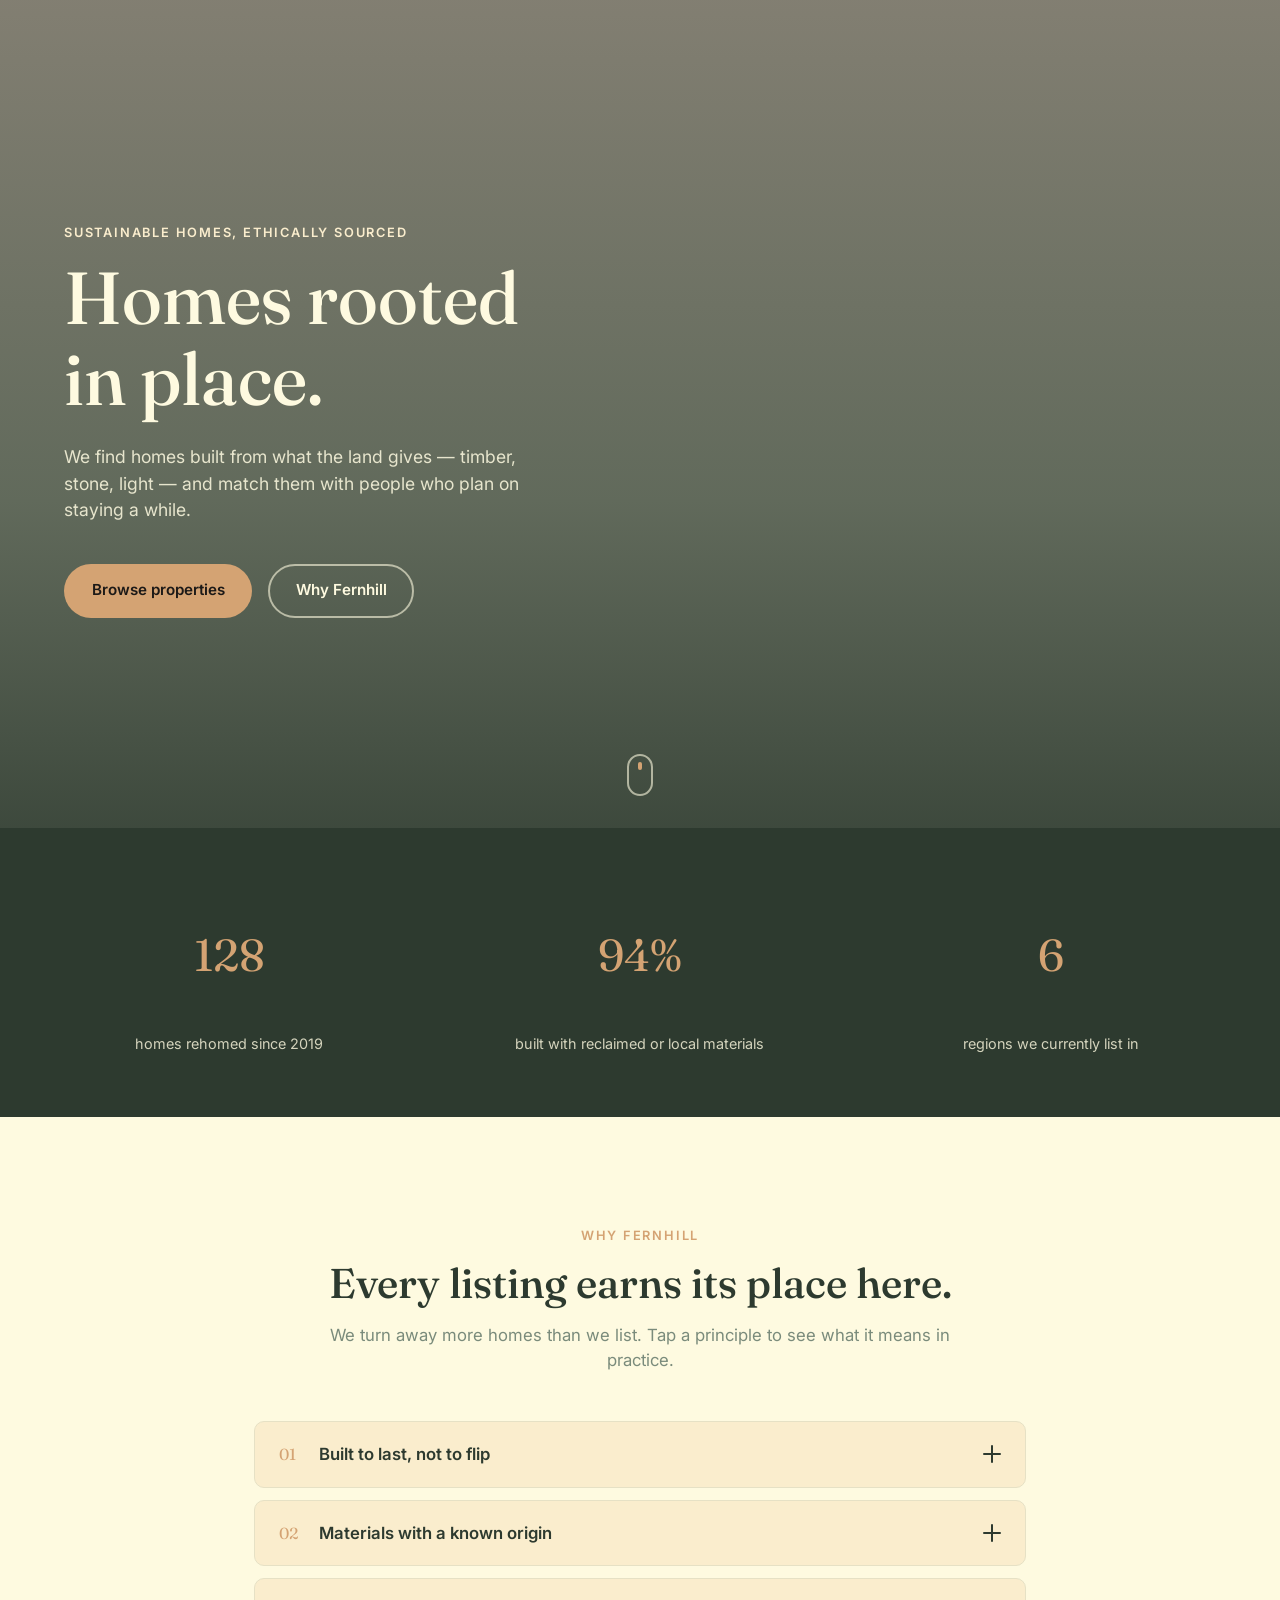
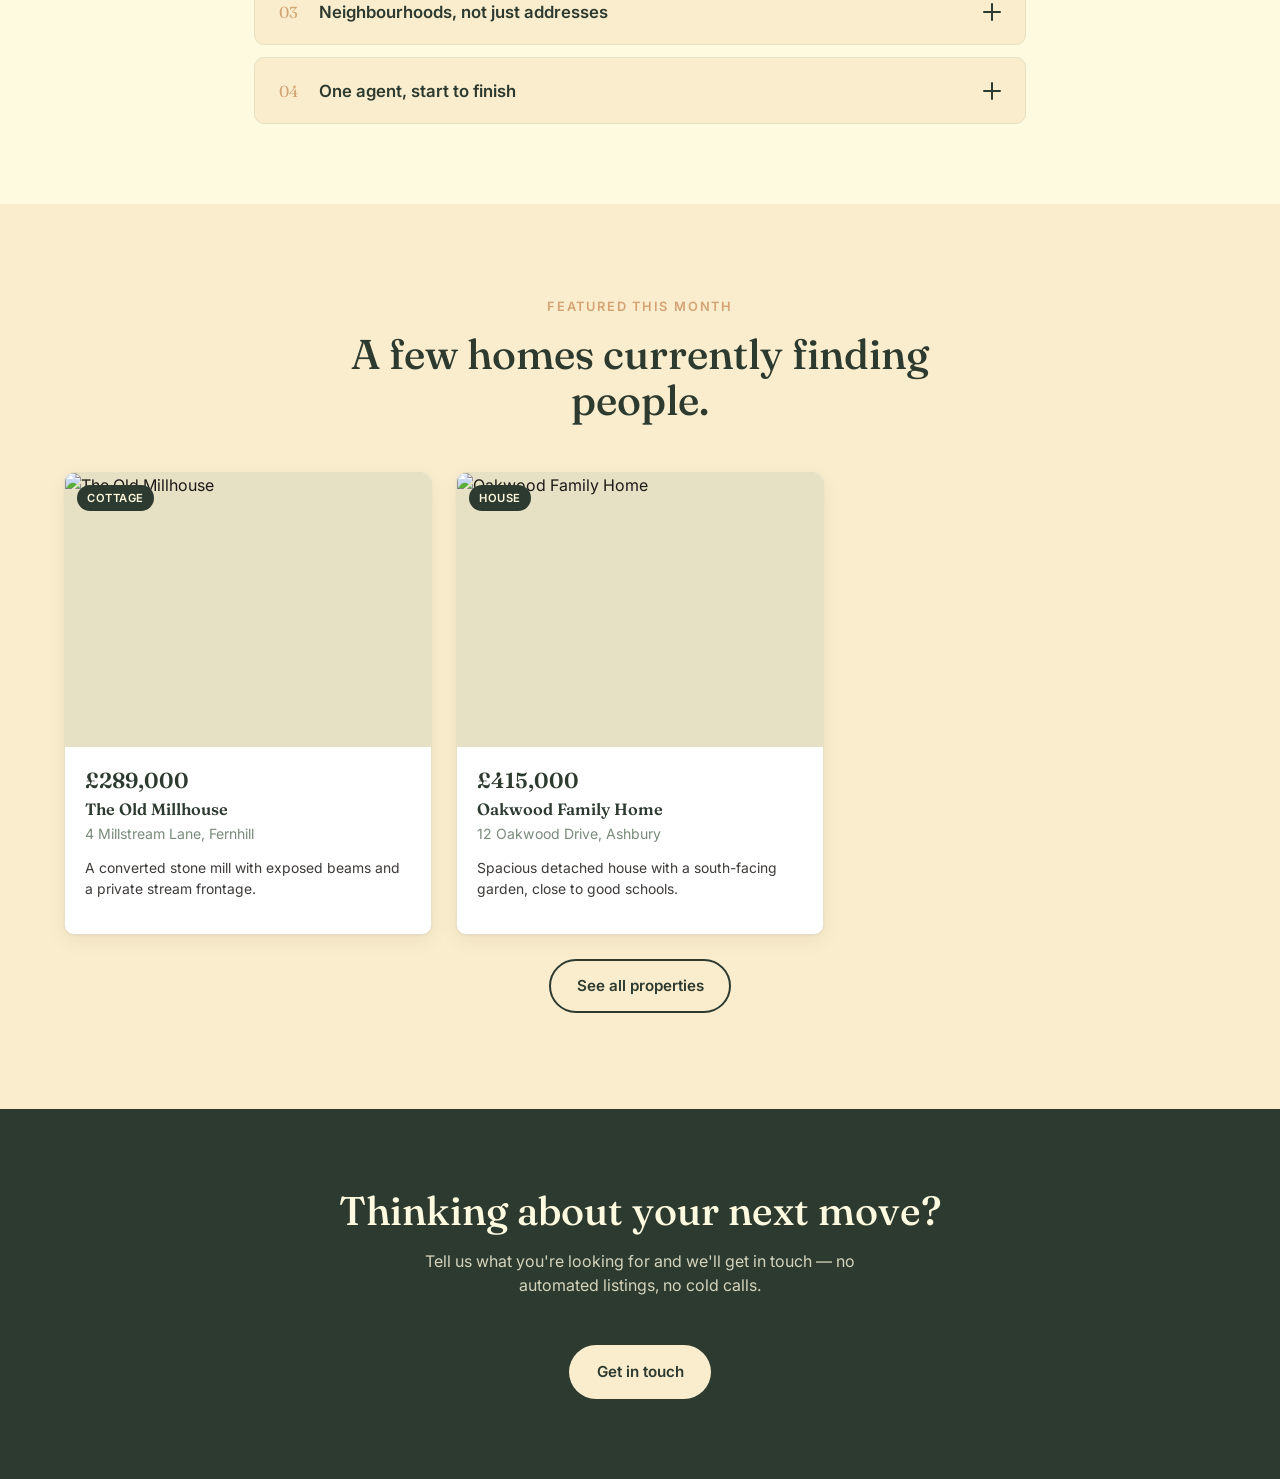
==== commit 23893d1a: "Merge branch 'main' into small-tweaks" ====
--- a/pages/index.html
+++ b/pages/index.html
@@ -19,24 +19,6 @@
     <link rel="stylesheet" href="../css/navbar.css" />
   </head>
   <body>
-    <header class="site-nav">
-      <div class="wrap nav-inner">
-        <a class="nav-logo" href="index.html" aria-label="Go to homepage">
-          <img src="../images/website_logo.png" alt="Fernhill logo" />
-        </a>
-        <button class="nav-toggle" aria-expanded="false" aria-controls="primary-nav">
-          <span class="sr-only">Toggle navigation</span>
-          <span class="nav-toggle-icon" aria-hidden="true"></span>
-        </button>
-        <nav id="primary-nav" class="nav-links" aria-label="Primary">
-          <a href="index.html">Home</a>
-          <a href="properties.html">Properties</a>
-          <a href="AboutUs.html">About Us</a>
-          <a href="ContactPage.html">Contact Us</a>
-        </nav>
-      </div>
-    </header>
-
     <main>
       <!-- ================= HERO ================= -->
       <section class="hero">
@@ -147,15 +129,11 @@
       <section class="cta-banner">
         <h2>Thinking about your next move?</h2>
         <p>Tell us what you're looking for and we'll get in touch — no automated listings, no cold calls.</p>
-        <a href="contact.html" class="btn btn-cream">Get in touch</a>
+        <a href="ContactPage.html" class="btn btn-cream">Get in touch</a>
       </section>
     </main>
 
-    <!-- <footer class="site-footer">
-      ...footer markup pending Ryan's shared component...
-    </footer> -->
-
-    <script src="https://code.jquery.com/jquery-3.7.1.min.js"></script>
+    <script src="https://cdnjs.cloudflare.com/ajax/libs/jquery/3.7.1/jquery.min.js"></script>
     <script src="../js/nav.js"></script>
     <script src="../js/index.js"></script>
   </body>
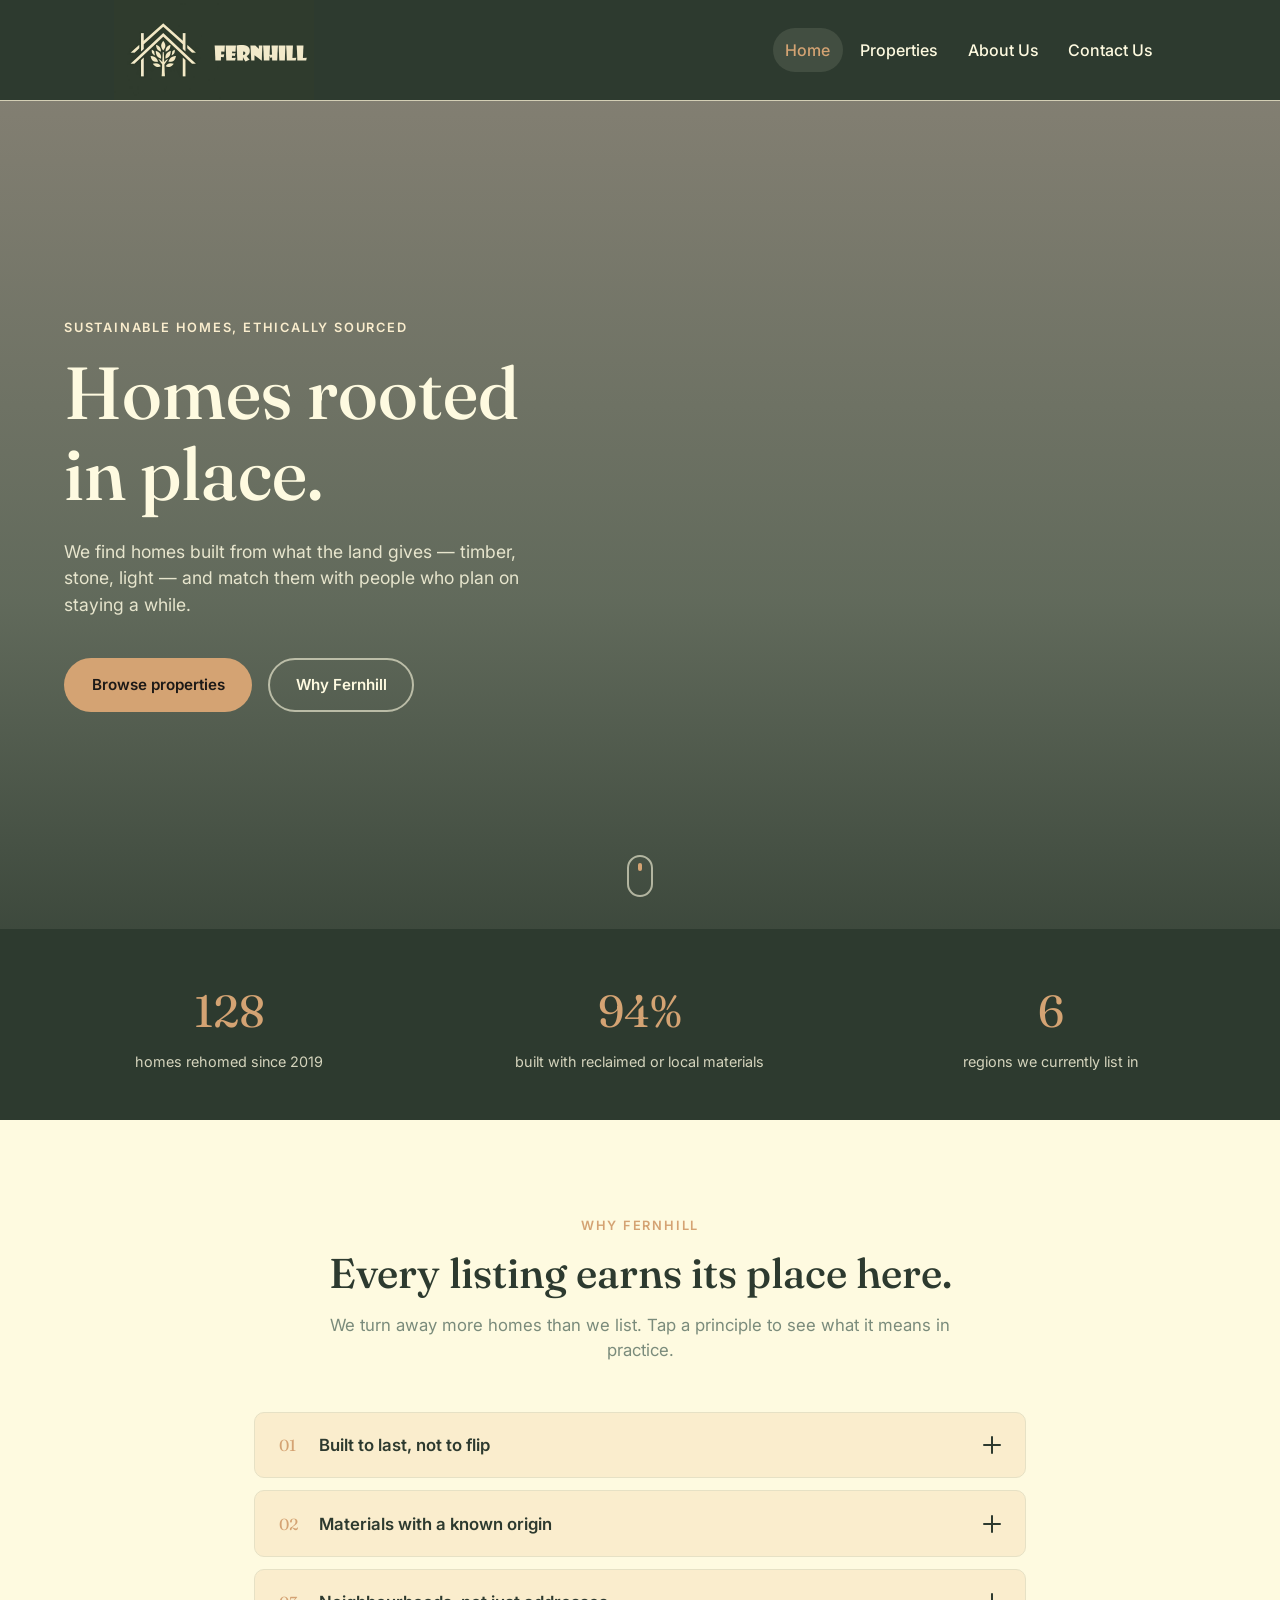
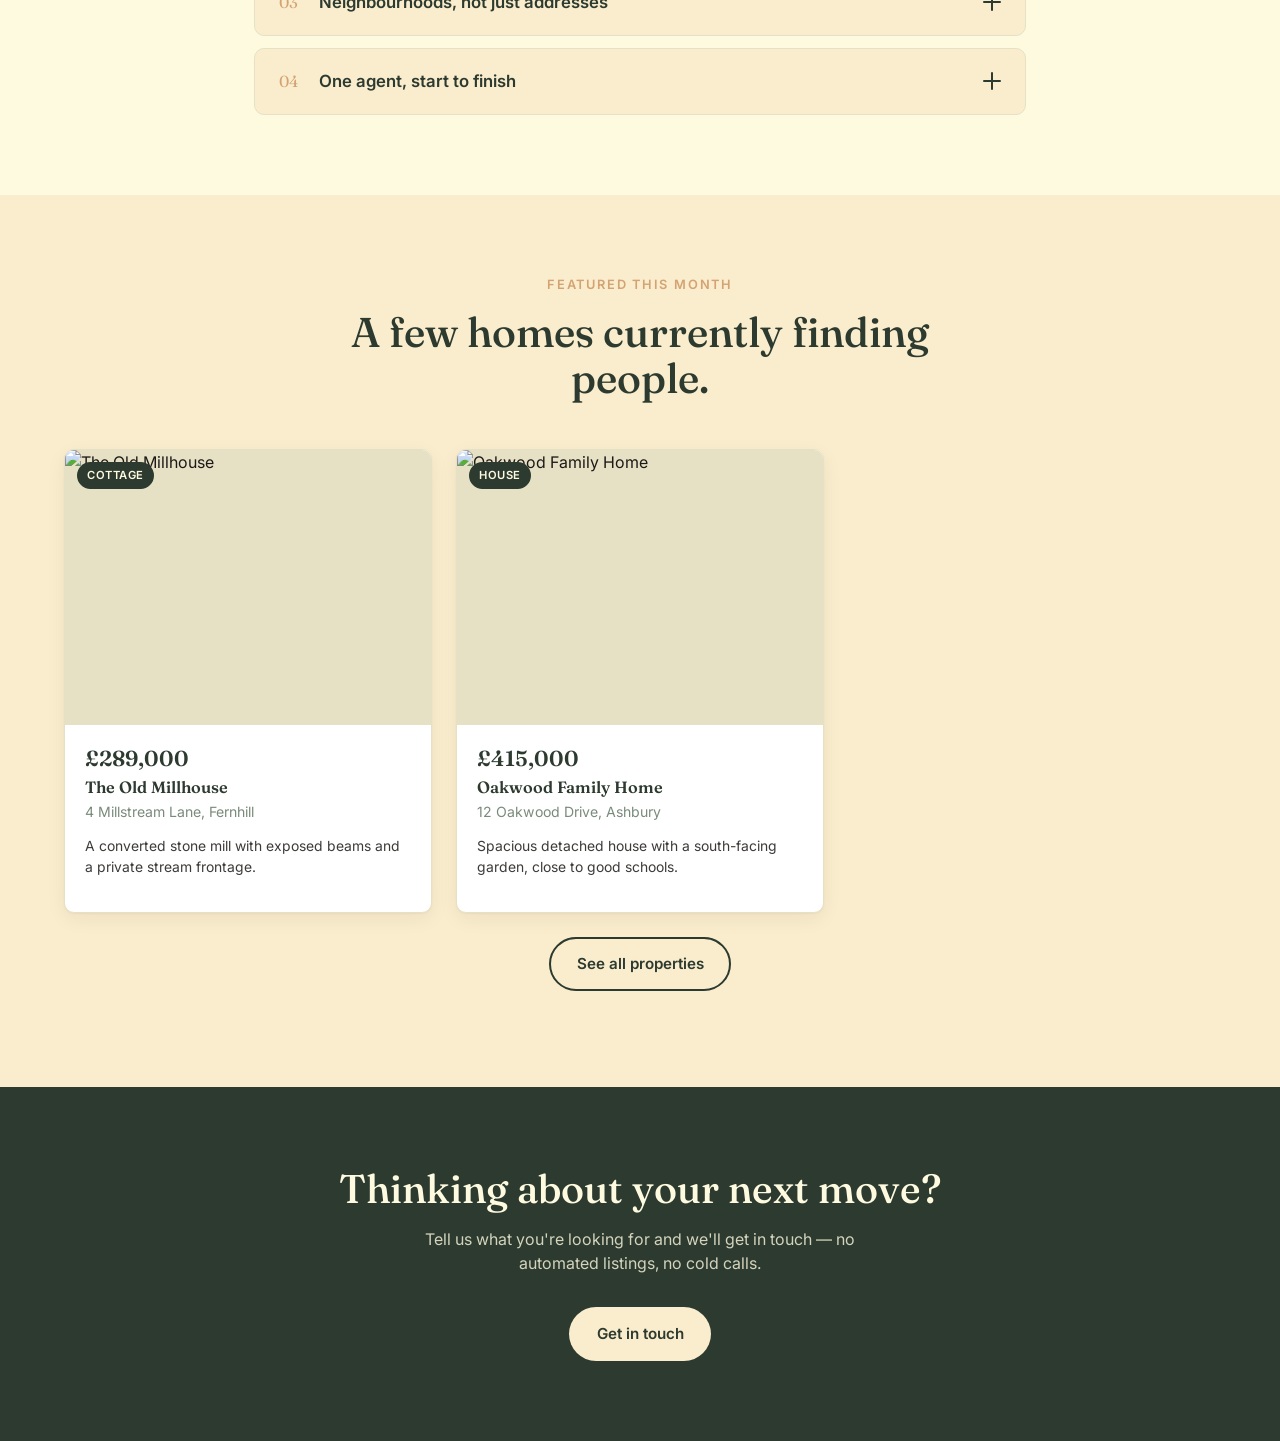
==== commit 4eed3305: "formatted, added register interest, readded navbar that i accidentally removed" ====
--- a/pages/index.html
+++ b/pages/index.html
@@ -3,11 +3,14 @@
   <head>
     <meta charset="UTF-8" />
     <meta name="viewport" content="width=device-width, initial-scale=1.0" />
-    <link rel="icon" href="../images/icon.svg" type="image/svg+xml">
-    <link rel="icon" href="../images/favicon.ico" sizes="any">
-    <link rel="apple-touch-icon" href="../images/apple-touch-icon.png">
+    <link rel="icon" href="../images/icon.svg" type="image/svg+xml" />
+    <link rel="icon" href="../images/favicon.ico" sizes="any" />
+    <link rel="apple-touch-icon" href="../images/apple-touch-icon.png" />
     <title>Fernhill | Properties worth staying for</title>
-    <meta name="description" content="Fernhill — sustainable, character-filled homes for people who want to put down roots." />
+    <meta
+      name="description"
+      content="Fernhill — sustainable, character-filled homes for people who want to put down roots."
+    />
 
     <link rel="preconnect" href="https://fonts.googleapis.com" />
     <link
@@ -17,20 +20,54 @@
 
     <link rel="stylesheet" href="../css/index.css" />
     <link rel="stylesheet" href="../css/navbar.css" />
+    <link rel="stylesheet" href="../css/main.css" />
   </head>
   <body>
     <main>
+      <header class="site-nav">
+        <div class="wrap nav-inner">
+          <a class="nav-logo" href="index.html" aria-label="Go to homepage">
+            <img src="../images/website_logo.png" alt="Fernhill logo" />
+          </a>
+          <button
+            class="nav-toggle"
+            aria-expanded="false"
+            aria-controls="primary-nav"
+          >
+            <span class="sr-only">Toggle navigation</span>
+            <span class="nav-toggle-icon" aria-hidden="true"></span>
+          </button>
+          <nav id="primary-nav" class="nav-links" aria-label="Primary">
+            <a href="index.html">Home</a>
+            <a href="properties.html">Properties</a>
+            <a href="AboutUs.html">About Us</a>
+            <a href="ContactPage.html">Contact Us</a>
+          </nav>
+        </div>
+      </header>
       <!-- ================= HERO ================= -->
       <section class="hero">
-        <div class="hero-media" role="img" aria-label="A warm, sunlit timber-clad home surrounded by greenery"></div>
+        <div
+          class="hero-media"
+          role="img"
+          aria-label="A warm, sunlit timber-clad home surrounded by greenery"
+        ></div>
         <div class="hero-overlay"></div>
 
         <div class="hero-content">
           <p class="eyebrow">Sustainable homes, ethically sourced</p>
-          <h1>Homes rooted<br /> in place.</h1>
-          <p class="hero-sub">We find homes built from what the land gives — timber, stone, light — and match them with people who plan on staying a while.</p>
+          <h1>
+            Homes rooted<br />
+            in place.
+          </h1>
+          <p class="hero-sub">
+            We find homes built from what the land gives — timber, stone, light
+            — and match them with people who plan on staying a while.
+          </p>
           <div class="hero-actions">
-            <a href="properties.html" class="btn btn-ochre">Browse properties</a>
+            <a href="properties.html" class="btn btn-ochre"
+              >Browse properties</a
+            >
             <a href="#why" class="btn btn-outline">Why Fernhill</a>
           </div>
         </div>
@@ -61,7 +98,10 @@
         <div class="section-head">
           <p class="eyebrow eyebrow-dark">Why Fernhill</p>
           <h2>Every listing earns its place here.</h2>
-          <p class="section-sub">We turn away more homes than we list. Tap a principle to see what it means in practice.</p>
+          <p class="section-sub">
+            We turn away more homes than we list. Tap a principle to see what it
+            means in practice.
+          </p>
         </div>
 
         <div class="principles" id="principles">
@@ -72,7 +112,11 @@
               <span class="principle-icon" aria-hidden="true"></span>
             </button>
             <div class="principle-panel">
-              <p>We inspect the bones before the finish. Structural timber, foundation health and insulation are checked before a home ever gets photographed — long before it earns a listing page.</p>
+              <p>
+                We inspect the bones before the finish. Structural timber,
+                foundation health and insulation are checked before a home ever
+                gets photographed — long before it earns a listing page.
+              </p>
             </div>
           </article>
 
@@ -83,18 +127,28 @@
               <span class="principle-icon" aria-hidden="true"></span>
             </button>
             <div class="principle-panel">
-              <p>Reclaimed oak, local stone, low-VOC finishes. Where we can trace where a material came from, we tell you — in the listing, not in small print.</p>
+              <p>
+                Reclaimed oak, local stone, low-VOC finishes. Where we can trace
+                where a material came from, we tell you — in the listing, not in
+                small print.
+              </p>
             </div>
           </article>
 
           <article class="principle" data-open="false">
             <button class="principle-toggle" aria-expanded="false">
               <span class="principle-index">03</span>
-              <span class="principle-title">Neighbourhoods, not just addresses</span>
-              <span class="principle-icon" aria-hidden="true"></span>
-            </button>
-            <div class="principle-panel">
-              <p>Every listing includes a short walk-through of what's nearby on foot — the baker, the allotments, the school run — written by someone who actually walked it.</p>
+              <span class="principle-title"
+                >Neighbourhoods, not just addresses</span
+              >
+              <span class="principle-icon" aria-hidden="true"></span>
+            </button>
+            <div class="principle-panel">
+              <p>
+                Every listing includes a short walk-through of what's nearby on
+                foot — the baker, the allotments, the school run — written by
+                someone who actually walked it.
+              </p>
             </div>
           </article>
 
@@ -105,7 +159,10 @@
               <span class="principle-icon" aria-hidden="true"></span>
             </button>
             <div class="principle-panel">
-              <p>No handoffs between viewing and completion. The person who shows you the home is the person who carries the paperwork home.</p>
+              <p>
+                No handoffs between viewing and completion. The person who shows
+                you the home is the person who carries the paperwork home.
+              </p>
             </div>
           </article>
         </div>
@@ -121,14 +178,19 @@
         <div class="property-grid" id="featured-grid"></div>
 
         <div class="featured-cta">
-          <a href="properties.html" class="btn btn-outline-dark">See all properties</a>
+          <a href="properties.html" class="btn btn-outline-dark"
+            >See all properties</a
+          >
         </div>
       </section>
 
       <!-- ================= CTA BANNER ================= -->
       <section class="cta-banner">
         <h2>Thinking about your next move?</h2>
-        <p>Tell us what you're looking for and we'll get in touch — no automated listings, no cold calls.</p>
+        <p>
+          Tell us what you're looking for and we'll get in touch — no automated
+          listings, no cold calls.
+        </p>
         <a href="ContactPage.html" class="btn btn-cream">Get in touch</a>
       </section>
     </main>
--- a/css/index.css
+++ b/css/index.css
@@ -10,12 +10,12 @@
   --font-display: "Fraunces", Georgia, serif;
   --font-body: "Inter", system-ui, sans-serif;
 
-  --radius: 10px;
-  --shadow: 0 1px 2px rgba(28, 25, 23, 0.04), 0 6px 20px rgba(28, 25, 23, 0.06);
+  /* --radius: 10px;
+  --shadow: 0 1px 2px rgba(28, 25, 23, 0.04), 0 6px 20px rgba(28, 25, 23, 0.06); */
 
   /* extra token this page needs that main.css doesn't define yet */
-  --cream: #faedcd;
-  --ease: cubic-bezier(0.22, 1, 0.36, 1);
+  /* --cream: #faedcd;
+  --ease: cubic-bezier(0.22, 1, 0.36, 1); */
 }
 
 * {
--- a/css/navbar.css
+++ b/css/navbar.css
@@ -55,7 +55,9 @@
   color: var(--bg-main);
   text-decoration: none;
   font-weight: 500;
-  transition: color 0.2s ease, background-color 0.2s ease;
+  transition:
+    color 0.2s ease,
+    background-color 0.2s ease;
 }
 
 .nav-links a:hover,
--- a/css/main.css
+++ b/css/main.css
@@ -0,0 +1,22 @@
+* {
+  box-sizing: border-box;
+  margin: 0;
+  padding: 0;
+}
+
+:root {
+  --bg-main: #fefae0;
+  --bg-surface: #ffffff;
+  --text-main: #1c1917;
+  --text-muted: #7a8b7b;
+  --primary: #2d3a2f;
+  --accent: #d4a373;
+  --border: #e6e1c5;
+  --font-display: "Fraunces", Georgia, serif;
+  --font-body: "Inter", system-ui, sans-serif;
+  --font-mono: "JetBrains Mono", monospace;
+  --radius: 10px;
+  --shadow: 0 1px 2px rgba(28, 25, 23, 0.04), 0 6px 20px rgba(28, 25, 23, 0.06);
+  --cream: #faedcd;
+  --ease: cubic-bezier(0.22, 1, 0.36, 1);
+}
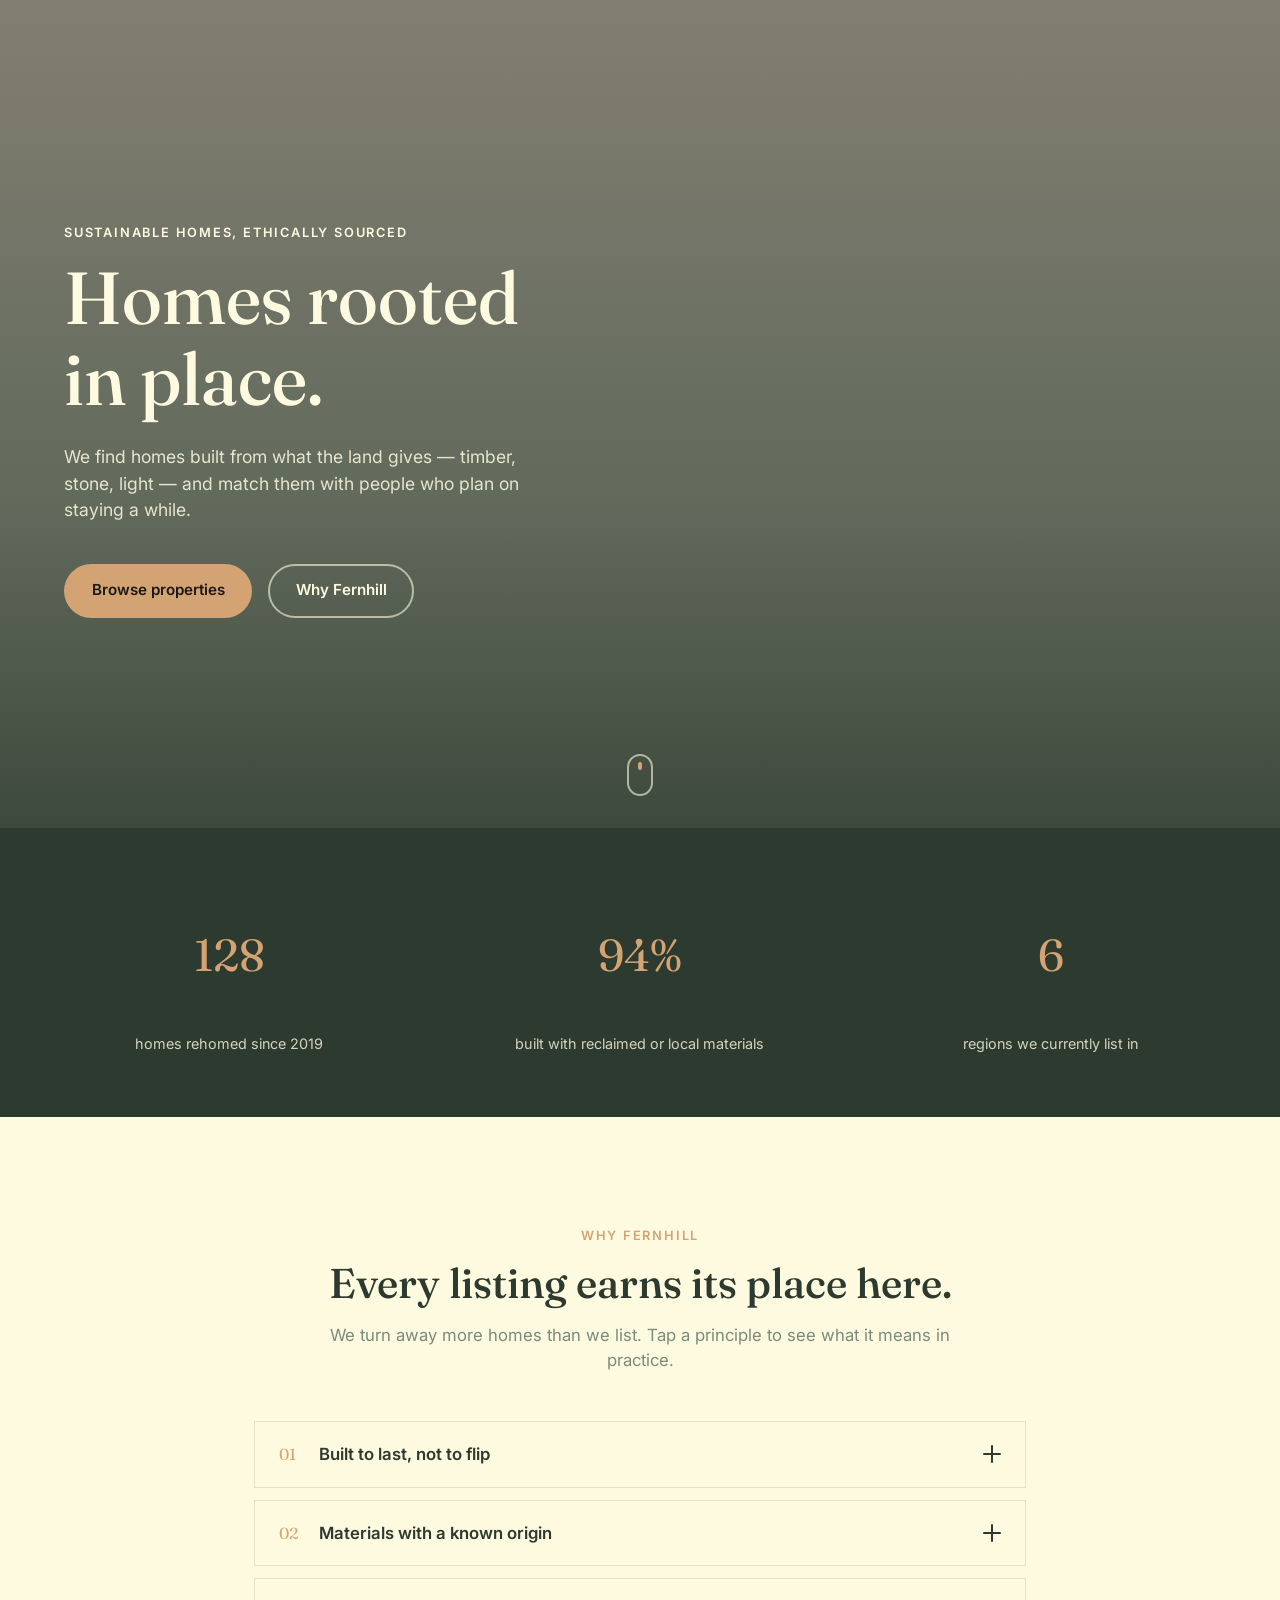
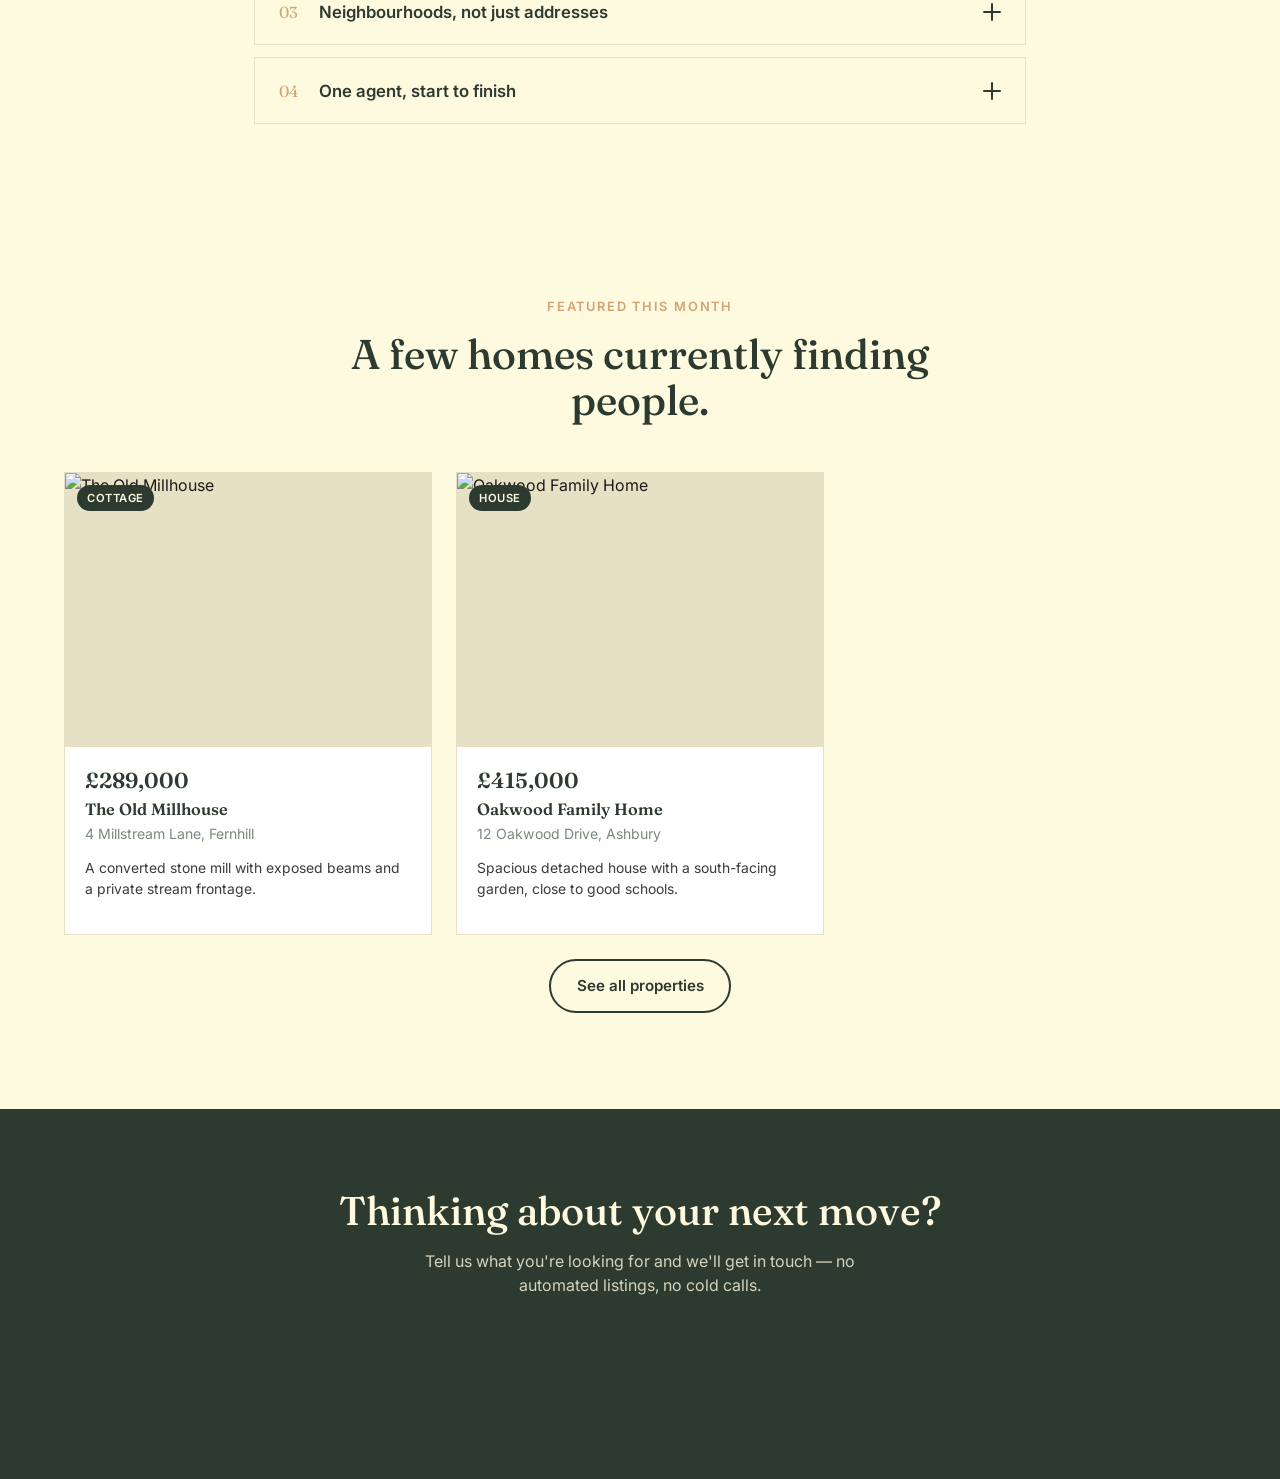
==== commit bb4c807d: "merge from main" ====
--- a/pages/index.html
+++ b/pages/index.html
@@ -3,14 +3,11 @@
   <head>
     <meta charset="UTF-8" />
     <meta name="viewport" content="width=device-width, initial-scale=1.0" />
-    <link rel="icon" href="../images/icon.svg" type="image/svg+xml" />
-    <link rel="icon" href="../images/favicon.ico" sizes="any" />
-    <link rel="apple-touch-icon" href="../images/apple-touch-icon.png" />
+    <link rel="icon" href="../images/icon.svg" type="image/svg+xml">
+    <link rel="icon" href="../images/favicon.ico" sizes="any">
+    <link rel="apple-touch-icon" href="../images/apple-touch-icon.png">
     <title>Fernhill | Properties worth staying for</title>
-    <meta
-      name="description"
-      content="Fernhill — sustainable, character-filled homes for people who want to put down roots."
-    />
+    <meta name="description" content="Fernhill — sustainable, character-filled homes for people who want to put down roots." />
 
     <link rel="preconnect" href="https://fonts.googleapis.com" />
     <link
@@ -20,54 +17,20 @@
 
     <link rel="stylesheet" href="../css/index.css" />
     <link rel="stylesheet" href="../css/navbar.css" />
-    <link rel="stylesheet" href="../css/main.css" />
   </head>
   <body>
     <main>
-      <header class="site-nav">
-        <div class="wrap nav-inner">
-          <a class="nav-logo" href="index.html" aria-label="Go to homepage">
-            <img src="../images/website_logo.png" alt="Fernhill logo" />
-          </a>
-          <button
-            class="nav-toggle"
-            aria-expanded="false"
-            aria-controls="primary-nav"
-          >
-            <span class="sr-only">Toggle navigation</span>
-            <span class="nav-toggle-icon" aria-hidden="true"></span>
-          </button>
-          <nav id="primary-nav" class="nav-links" aria-label="Primary">
-            <a href="index.html">Home</a>
-            <a href="properties.html">Properties</a>
-            <a href="AboutUs.html">About Us</a>
-            <a href="ContactPage.html">Contact Us</a>
-          </nav>
-        </div>
-      </header>
       <!-- ================= HERO ================= -->
       <section class="hero">
-        <div
-          class="hero-media"
-          role="img"
-          aria-label="A warm, sunlit timber-clad home surrounded by greenery"
-        ></div>
+        <div class="hero-media" role="img" aria-label="A warm, sunlit timber-clad home surrounded by greenery"></div>
         <div class="hero-overlay"></div>
 
         <div class="hero-content">
           <p class="eyebrow">Sustainable homes, ethically sourced</p>
-          <h1>
-            Homes rooted<br />
-            in place.
-          </h1>
-          <p class="hero-sub">
-            We find homes built from what the land gives — timber, stone, light
-            — and match them with people who plan on staying a while.
-          </p>
+          <h1>Homes rooted<br /> in place.</h1>
+          <p class="hero-sub">We find homes built from what the land gives — timber, stone, light — and match them with people who plan on staying a while.</p>
           <div class="hero-actions">
-            <a href="properties.html" class="btn btn-ochre"
-              >Browse properties</a
-            >
+            <a href="properties.html" class="btn btn-ochre">Browse properties</a>
             <a href="#why" class="btn btn-outline">Why Fernhill</a>
           </div>
         </div>
@@ -98,10 +61,7 @@
         <div class="section-head">
           <p class="eyebrow eyebrow-dark">Why Fernhill</p>
           <h2>Every listing earns its place here.</h2>
-          <p class="section-sub">
-            We turn away more homes than we list. Tap a principle to see what it
-            means in practice.
-          </p>
+          <p class="section-sub">We turn away more homes than we list. Tap a principle to see what it means in practice.</p>
         </div>
 
         <div class="principles" id="principles">
@@ -112,11 +72,7 @@
               <span class="principle-icon" aria-hidden="true"></span>
             </button>
             <div class="principle-panel">
-              <p>
-                We inspect the bones before the finish. Structural timber,
-                foundation health and insulation are checked before a home ever
-                gets photographed — long before it earns a listing page.
-              </p>
+              <p>We inspect the bones before the finish. Structural timber, foundation health and insulation are checked before a home ever gets photographed — long before it earns a listing page.</p>
             </div>
           </article>
 
@@ -127,28 +83,18 @@
               <span class="principle-icon" aria-hidden="true"></span>
             </button>
             <div class="principle-panel">
-              <p>
-                Reclaimed oak, local stone, low-VOC finishes. Where we can trace
-                where a material came from, we tell you — in the listing, not in
-                small print.
-              </p>
+              <p>Reclaimed oak, local stone, low-VOC finishes. Where we can trace where a material came from, we tell you — in the listing, not in small print.</p>
             </div>
           </article>
 
           <article class="principle" data-open="false">
             <button class="principle-toggle" aria-expanded="false">
               <span class="principle-index">03</span>
-              <span class="principle-title"
-                >Neighbourhoods, not just addresses</span
-              >
+              <span class="principle-title">Neighbourhoods, not just addresses</span>
               <span class="principle-icon" aria-hidden="true"></span>
             </button>
             <div class="principle-panel">
-              <p>
-                Every listing includes a short walk-through of what's nearby on
-                foot — the baker, the allotments, the school run — written by
-                someone who actually walked it.
-              </p>
+              <p>Every listing includes a short walk-through of what's nearby on foot — the baker, the allotments, the school run — written by someone who actually walked it.</p>
             </div>
           </article>
 
@@ -159,10 +105,7 @@
               <span class="principle-icon" aria-hidden="true"></span>
             </button>
             <div class="principle-panel">
-              <p>
-                No handoffs between viewing and completion. The person who shows
-                you the home is the person who carries the paperwork home.
-              </p>
+              <p>No handoffs between viewing and completion. The person who shows you the home is the person who carries the paperwork home.</p>
             </div>
           </article>
         </div>
@@ -178,19 +121,14 @@
         <div class="property-grid" id="featured-grid"></div>
 
         <div class="featured-cta">
-          <a href="properties.html" class="btn btn-outline-dark"
-            >See all properties</a
-          >
+          <a href="properties.html" class="btn btn-outline-dark">See all properties</a>
         </div>
       </section>
 
       <!-- ================= CTA BANNER ================= -->
       <section class="cta-banner">
         <h2>Thinking about your next move?</h2>
-        <p>
-          Tell us what you're looking for and we'll get in touch — no automated
-          listings, no cold calls.
-        </p>
+        <p>Tell us what you're looking for and we'll get in touch — no automated listings, no cold calls.</p>
         <a href="ContactPage.html" class="btn btn-cream">Get in touch</a>
       </section>
     </main>
--- a/css/navbar.css
+++ b/css/navbar.css
@@ -55,9 +55,7 @@
   color: var(--bg-main);
   text-decoration: none;
   font-weight: 500;
-  transition:
-    color 0.2s ease,
-    background-color 0.2s ease;
+  transition: color 0.2s ease, background-color 0.2s ease;
 }
 
 .nav-links a:hover,
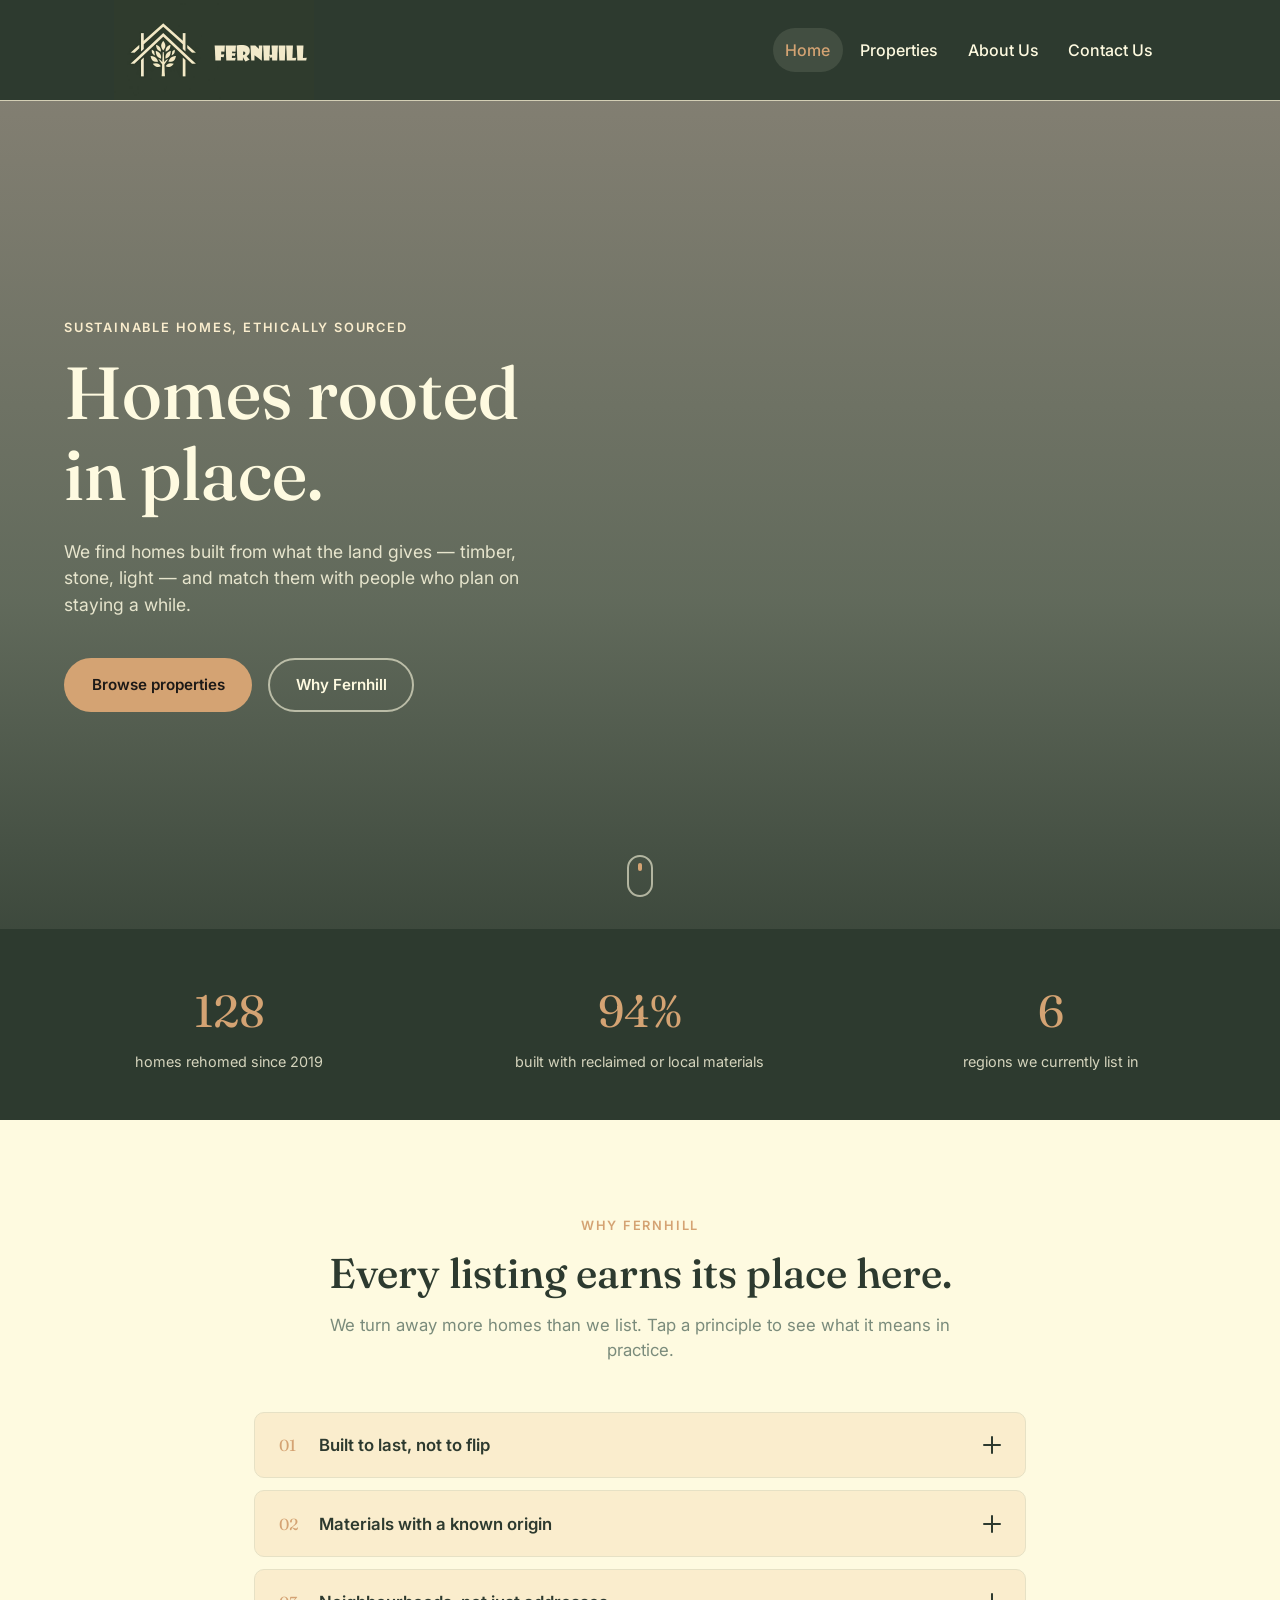
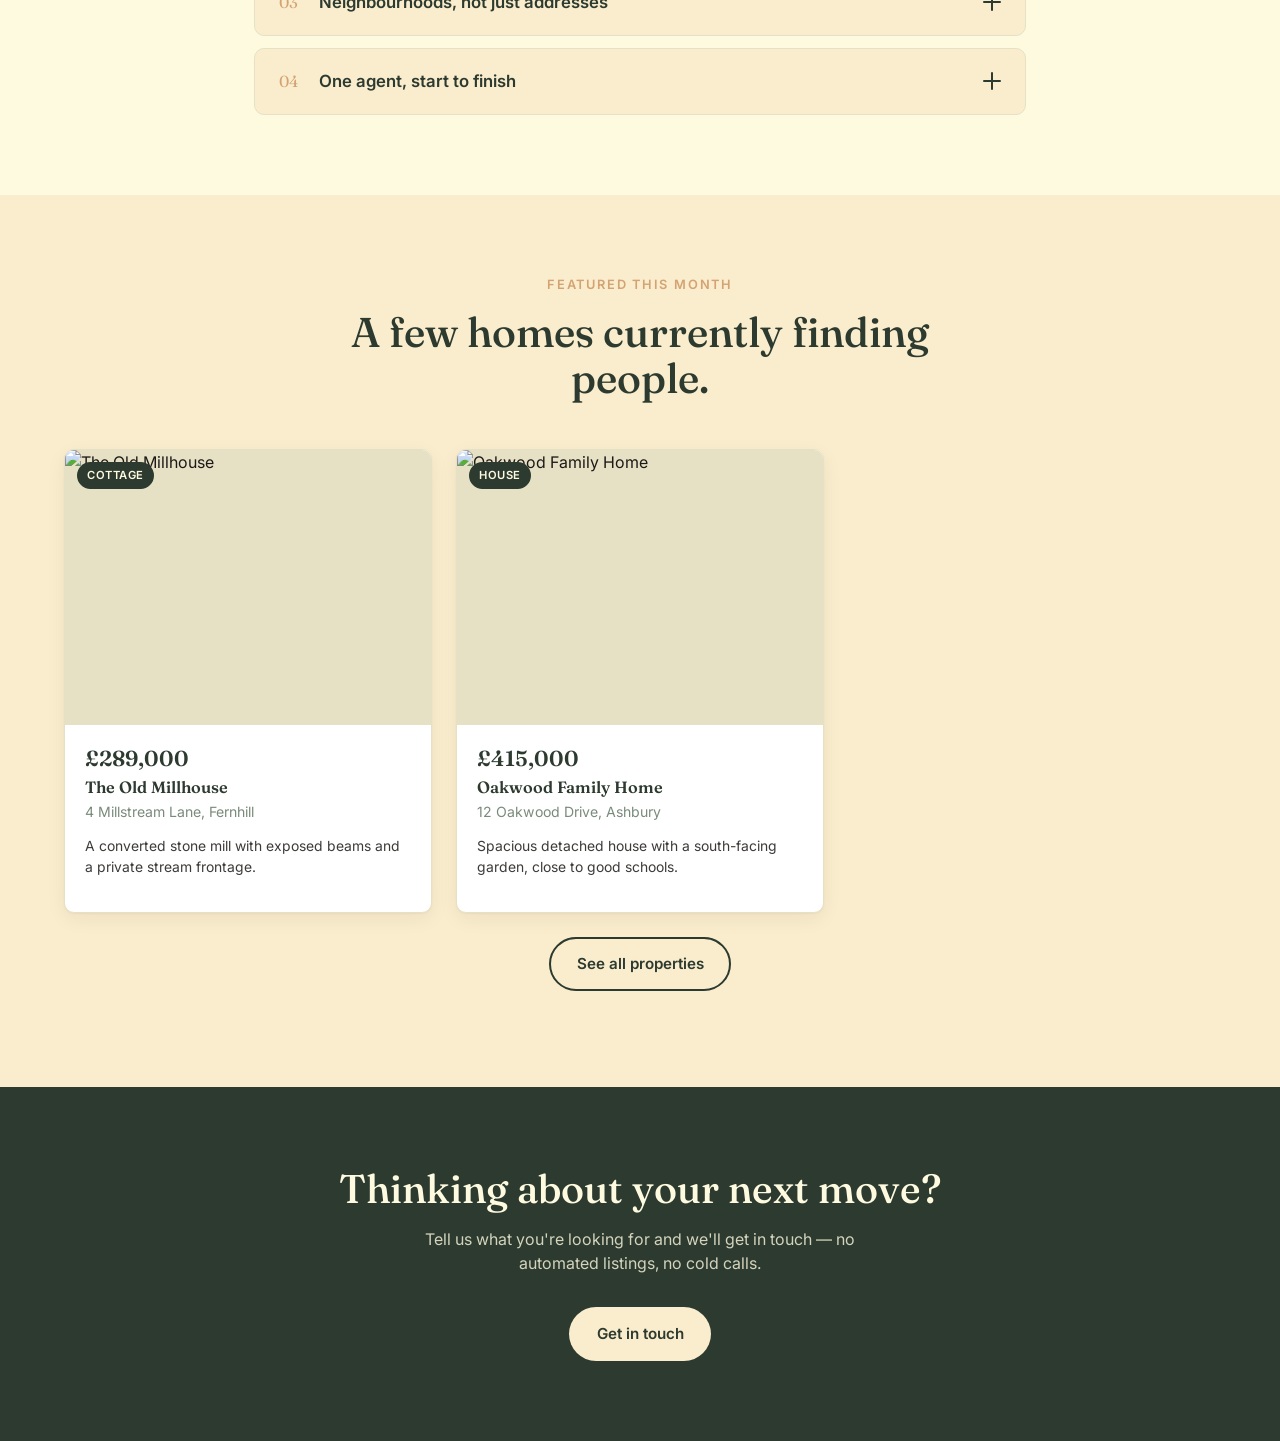
==== commit 31a2afa2: "Merge pull request #14 from CarterrRyan/register-interest formatted, added register interest," ====
--- a/pages/index.html
+++ b/pages/index.html
@@ -3,11 +3,14 @@
   <head>
     <meta charset="UTF-8" />
     <meta name="viewport" content="width=device-width, initial-scale=1.0" />
-    <link rel="icon" href="../images/icon.svg" type="image/svg+xml">
-    <link rel="icon" href="../images/favicon.ico" sizes="any">
-    <link rel="apple-touch-icon" href="../images/apple-touch-icon.png">
+    <link rel="icon" href="../images/icon.svg" type="image/svg+xml" />
+    <link rel="icon" href="../images/favicon.ico" sizes="any" />
+    <link rel="apple-touch-icon" href="../images/apple-touch-icon.png" />
     <title>Fernhill | Properties worth staying for</title>
-    <meta name="description" content="Fernhill — sustainable, character-filled homes for people who want to put down roots." />
+    <meta
+      name="description"
+      content="Fernhill — sustainable, character-filled homes for people who want to put down roots."
+    />
 
     <link rel="preconnect" href="https://fonts.googleapis.com" />
     <link
@@ -17,20 +20,54 @@
 
     <link rel="stylesheet" href="../css/index.css" />
     <link rel="stylesheet" href="../css/navbar.css" />
+    <link rel="stylesheet" href="../css/main.css" />
   </head>
   <body>
     <main>
+      <header class="site-nav">
+        <div class="wrap nav-inner">
+          <a class="nav-logo" href="index.html" aria-label="Go to homepage">
+            <img src="../images/website_logo.png" alt="Fernhill logo" />
+          </a>
+          <button
+            class="nav-toggle"
+            aria-expanded="false"
+            aria-controls="primary-nav"
+          >
+            <span class="sr-only">Toggle navigation</span>
+            <span class="nav-toggle-icon" aria-hidden="true"></span>
+          </button>
+          <nav id="primary-nav" class="nav-links" aria-label="Primary">
+            <a href="index.html">Home</a>
+            <a href="properties.html">Properties</a>
+            <a href="AboutUs.html">About Us</a>
+            <a href="ContactPage.html">Contact Us</a>
+          </nav>
+        </div>
+      </header>
       <!-- ================= HERO ================= -->
       <section class="hero">
-        <div class="hero-media" role="img" aria-label="A warm, sunlit timber-clad home surrounded by greenery"></div>
+        <div
+          class="hero-media"
+          role="img"
+          aria-label="A warm, sunlit timber-clad home surrounded by greenery"
+        ></div>
         <div class="hero-overlay"></div>
 
         <div class="hero-content">
           <p class="eyebrow">Sustainable homes, ethically sourced</p>
-          <h1>Homes rooted<br /> in place.</h1>
-          <p class="hero-sub">We find homes built from what the land gives — timber, stone, light — and match them with people who plan on staying a while.</p>
+          <h1>
+            Homes rooted<br />
+            in place.
+          </h1>
+          <p class="hero-sub">
+            We find homes built from what the land gives — timber, stone, light
+            — and match them with people who plan on staying a while.
+          </p>
           <div class="hero-actions">
-            <a href="properties.html" class="btn btn-ochre">Browse properties</a>
+            <a href="properties.html" class="btn btn-ochre"
+              >Browse properties</a
+            >
             <a href="#why" class="btn btn-outline">Why Fernhill</a>
           </div>
         </div>
@@ -61,7 +98,10 @@
         <div class="section-head">
           <p class="eyebrow eyebrow-dark">Why Fernhill</p>
           <h2>Every listing earns its place here.</h2>
-          <p class="section-sub">We turn away more homes than we list. Tap a principle to see what it means in practice.</p>
+          <p class="section-sub">
+            We turn away more homes than we list. Tap a principle to see what it
+            means in practice.
+          </p>
         </div>
 
         <div class="principles" id="principles">
@@ -72,7 +112,11 @@
               <span class="principle-icon" aria-hidden="true"></span>
             </button>
             <div class="principle-panel">
-              <p>We inspect the bones before the finish. Structural timber, foundation health and insulation are checked before a home ever gets photographed — long before it earns a listing page.</p>
+              <p>
+                We inspect the bones before the finish. Structural timber,
+                foundation health and insulation are checked before a home ever
+                gets photographed — long before it earns a listing page.
+              </p>
             </div>
           </article>
 
@@ -83,18 +127,28 @@
               <span class="principle-icon" aria-hidden="true"></span>
             </button>
             <div class="principle-panel">
-              <p>Reclaimed oak, local stone, low-VOC finishes. Where we can trace where a material came from, we tell you — in the listing, not in small print.</p>
+              <p>
+                Reclaimed oak, local stone, low-VOC finishes. Where we can trace
+                where a material came from, we tell you — in the listing, not in
+                small print.
+              </p>
             </div>
           </article>
 
           <article class="principle" data-open="false">
             <button class="principle-toggle" aria-expanded="false">
               <span class="principle-index">03</span>
-              <span class="principle-title">Neighbourhoods, not just addresses</span>
-              <span class="principle-icon" aria-hidden="true"></span>
-            </button>
-            <div class="principle-panel">
-              <p>Every listing includes a short walk-through of what's nearby on foot — the baker, the allotments, the school run — written by someone who actually walked it.</p>
+              <span class="principle-title"
+                >Neighbourhoods, not just addresses</span
+              >
+              <span class="principle-icon" aria-hidden="true"></span>
+            </button>
+            <div class="principle-panel">
+              <p>
+                Every listing includes a short walk-through of what's nearby on
+                foot — the baker, the allotments, the school run — written by
+                someone who actually walked it.
+              </p>
             </div>
           </article>
 
@@ -105,7 +159,10 @@
               <span class="principle-icon" aria-hidden="true"></span>
             </button>
             <div class="principle-panel">
-              <p>No handoffs between viewing and completion. The person who shows you the home is the person who carries the paperwork home.</p>
+              <p>
+                No handoffs between viewing and completion. The person who shows
+                you the home is the person who carries the paperwork home.
+              </p>
             </div>
           </article>
         </div>
@@ -121,14 +178,19 @@
         <div class="property-grid" id="featured-grid"></div>
 
         <div class="featured-cta">
-          <a href="properties.html" class="btn btn-outline-dark">See all properties</a>
+          <a href="properties.html" class="btn btn-outline-dark"
+            >See all properties</a
+          >
         </div>
       </section>
 
       <!-- ================= CTA BANNER ================= -->
       <section class="cta-banner">
         <h2>Thinking about your next move?</h2>
-        <p>Tell us what you're looking for and we'll get in touch — no automated listings, no cold calls.</p>
+        <p>
+          Tell us what you're looking for and we'll get in touch — no automated
+          listings, no cold calls.
+        </p>
         <a href="ContactPage.html" class="btn btn-cream">Get in touch</a>
       </section>
     </main>
--- a/css/navbar.css
+++ b/css/navbar.css
@@ -55,7 +55,9 @@
   color: var(--bg-main);
   text-decoration: none;
   font-weight: 500;
-  transition: color 0.2s ease, background-color 0.2s ease;
+  transition:
+    color 0.2s ease,
+    background-color 0.2s ease;
 }
 
 .nav-links a:hover,
--- a/css/main.css
+++ b/css/main.css
@@ -0,0 +1,22 @@
+* {
+  box-sizing: border-box;
+  margin: 0;
+  padding: 0;
+}
+
+:root {
+  --bg-main: #fefae0;
+  --bg-surface: #ffffff;
+  --text-main: #1c1917;
+  --text-muted: #7a8b7b;
+  --primary: #2d3a2f;
+  --accent: #d4a373;
+  --border: #e6e1c5;
+  --font-display: "Fraunces", Georgia, serif;
+  --font-body: "Inter", system-ui, sans-serif;
+  --font-mono: "JetBrains Mono", monospace;
+  --radius: 10px;
+  --shadow: 0 1px 2px rgba(28, 25, 23, 0.04), 0 6px 20px rgba(28, 25, 23, 0.06);
+  --cream: #faedcd;
+  --ease: cubic-bezier(0.22, 1, 0.36, 1);
+}
